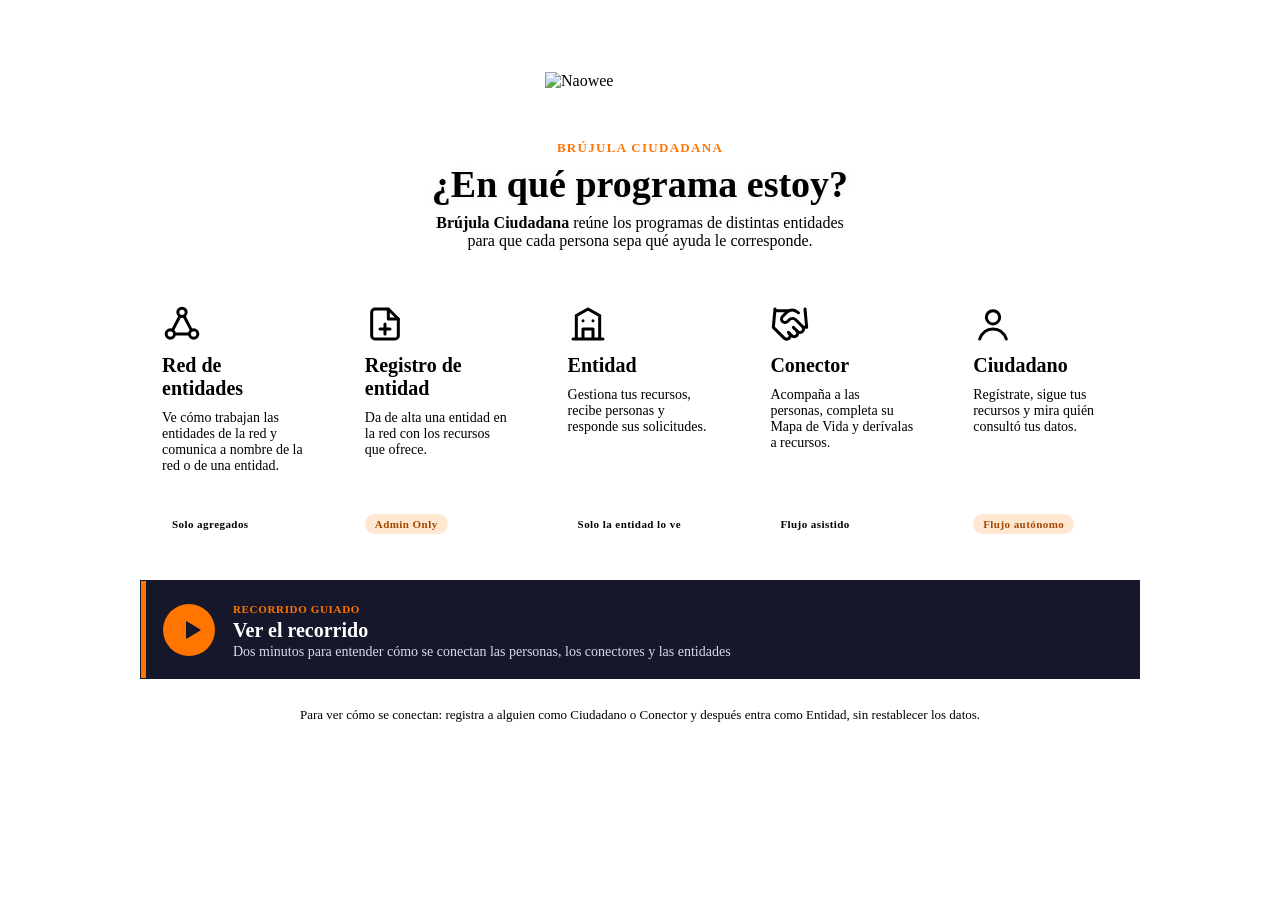
==== index.html @ 1c86f6f1 ":sparkles: Ola 5 · Red de entidades y entidad activa, con casos guiados La capa de arriba (spec 01):" ====
<!doctype html>
<html lang="es">
<head>
<meta charset="utf-8">
<meta name="viewport" content="width=device-width,initial-scale=1">
<title>Brújula Ciudadana · Concepto · Naowee</title>
<link rel="stylesheet" href="shared/base.css">
<style>
/* Fondo de la portada: la ilustración nace abajo y se desvanece hacia arriba hasta quedar transparente. */
body{position:relative;min-height:100vh}
body::before{content:"";position:absolute;inset:auto 0 0 0;height:min(55vh,520px);z-index:0;pointer-events:none;background:url(shared/img/fondo-personas.jpg) center bottom/cover no-repeat;opacity:.06;-webkit-mask-image:linear-gradient(to top,#000 0%,rgba(0,0,0,.75) 35%,transparent 100%);mask-image:linear-gradient(to top,#000 0%,rgba(0,0,0,.75) 35%,transparent 100%)}
main{position:relative;z-index:1;max-width:1000px;margin:0 auto;padding:clamp(24px,6vw,64px) 16px}
.marca{margin:0 0 6px;text-align:center;font-size:13px;font-weight:700;letter-spacing:.1em;text-transform:uppercase;color:#FF7500}
h1{text-align:center;font-size:clamp(26px,4vw,38px);margin:0 0 8px;text-shadow:0 0 14px #F4F4F9,0 0 6px #F4F4F9}
p.lead{text-align:center;color:var(--mut);margin:0 auto 32px;max-width:52ch;text-shadow:0 0 12px #F4F4F9,0 0 6px #F4F4F9}
.opts{display:grid;grid-template-columns:repeat(auto-fit,minmax(176px,1fr));gap:14px}
.opt{display:flex;flex-direction:column;gap:10px;padding:22px;border:1.5px solid var(--line);border-radius:var(--r);background:#fff;color:inherit;text-decoration:none;min-height:230px}
.opt:hover{border-color:var(--v);box-shadow:0 8px 28px rgba(74,42,128,.14)}
.opt svg{width:40px;height:40px;color:var(--v)}
.opt h2{margin:0;font-size:20px}
.opt p{margin:0;color:var(--mut);font-size:14px}
.opt ul{margin:0;padding-left:18px;color:var(--ink);font-size:13.5px}
.opt .tag{margin-top:auto;align-self:flex-start;font-size:11px;font-weight:700;letter-spacing:.04em;border-radius:999px;padding:4px 10px;background:var(--bg);color:var(--ink)}
.opt .tag.w{color:#A34700;background:#FFE8D2}
.tour{display:flex;align-items:center;gap:18px;margin:24px 0 14px;padding:18px 22px;border-radius:var(--r);background:#16172B;color:#fff;text-decoration:none;border:1.5px solid #16172B;position:relative;overflow:hidden}
.tour::before{content:"";position:absolute;left:0;top:0;bottom:0;width:5px;background:#FF7500}
.tour:hover{box-shadow:0 8px 28px rgba(22,23,43,.35);border-color:#FF7500}
.tour:focus-visible{outline:3px solid #FF7500;outline-offset:3px}
.tour .play{flex:none;width:52px;height:52px;border-radius:50%;background:#FF7500;color:#16172B;display:grid;place-items:center}
.tour .play svg{width:24px;height:24px;margin-left:3px}
.tour .txt{flex:1;min-width:0}
.tour .kick{display:inline-block;font-size:11px;font-weight:700;letter-spacing:.06em;text-transform:uppercase;color:#FF7500;margin-bottom:4px}
.tour h2{margin:0 0 2px;font-size:20px}
.tour p{margin:0;font-size:14px;color:#D9DAE8}
@media(max-width:520px){.tour{align-items:flex-start;padding:16px 16px 16px 20px;gap:14px}.tour .play{width:44px;height:44px}}
.pie{text-align:center;margin-top:28px;font-size:13px;color:var(--mut)}
</style>
</head>
<body>
<main>
  <img src="shared/logos/naowee.svg" alt="Naowee" width="190" height="36" style="display:block;margin:0 auto 32px">
  <p class="marca">Brújula Ciudadana</p>
  <h1>¿En qué programa estoy?</h1>
  <p class="lead"><b>Brújula Ciudadana</b> reúne los programas de distintas entidades para que cada persona sepa qué ayuda le corresponde.</p>
  <div class="opts">
    <a class="opt" href="demo/?app=red" id="rol-red">
      <svg viewBox="0 0 24 24" fill="none" stroke="currentColor" stroke-width="1.8" stroke-linecap="round" stroke-linejoin="round" aria-hidden="true"><circle cx="12" cy="5" r="2.5"/><circle cx="5" cy="18" r="2.5"/><circle cx="19" cy="18" r="2.5"/><path d="M10.8 7.2 6.3 15.8M13.2 7.2l4.5 8.6M7.5 18h9"/></svg>
      <h2>Red de entidades</h2>
      <p>Ve cómo trabajan las entidades de la red y comunica a nombre de la red o de una entidad.</p>
      <span class="tag">Solo agregados</span>
    </a>
    <a class="opt" href="demo/?app=alta-entidad" id="rol-alta">
      <svg viewBox="0 0 24 24" fill="none" stroke="currentColor" stroke-width="1.8" stroke-linecap="round" stroke-linejoin="round" aria-hidden="true"><path d="M14 3H6a2 2 0 0 0-2 2v14a2 2 0 0 0 2 2h12a2 2 0 0 0 2-2V9z"/><path d="M14 3v6h6M12 18v-6M9 15h6"/></svg>
      <h2>Registro de entidad</h2>
      <p>Da de alta una entidad en la red con los recursos que ofrece.</p>
      <span class="tag w">Admin Only</span>
    </a>
    <a class="opt" href="demo/?app=entidad" id="rol-entidad">
      <svg viewBox="0 0 24 24" fill="none" stroke="currentColor" stroke-width="1.8" stroke-linecap="round" stroke-linejoin="round" aria-hidden="true"><path d="M3 21h18M5 21V7l7-4 7 4v14M9 21v-6h6v6M9 10h.01M15 10h.01"/></svg>
      <h2>Entidad</h2>
      <p>Gestiona tus recursos, recibe personas y responde sus solicitudes.</p>
      <span class="tag">Solo la entidad lo ve</span>
    </a>
    <a class="opt" href="demo/?app=conector&sup=movil" id="rol-conector">
      <svg viewBox="0 0 24 24" fill="none" stroke="currentColor" stroke-width="1.8" stroke-linecap="round" stroke-linejoin="round" aria-hidden="true"><path d="m11 17 2 2a1 1 0 1 0 3-3"/><path d="m14 14 2.5 2.5a1 1 0 1 0 3-3l-3.9-3.9a3 3 0 0 0-4.2 0l-.9.9a1 1 0 1 1-3-3l2.8-2.8a5 5 0 0 1 6 0l.8.6"/><path d="m21 3 1 11h-2M3 3 2 14l6.5 6.5a1 1 0 1 0 3-3M3 4h8"/></svg>
      <h2>Conector</h2>
      <p>Acompaña a las personas, completa su Mapa de Vida y derívalas a recursos.</p>
      <span class="tag">Flujo asistido</span>
    </a>
    <a class="opt" href="demo/?app=ciudadano" id="rol-ciudadano">
      <svg viewBox="0 0 24 24" fill="none" stroke="currentColor" stroke-width="1.8" stroke-linecap="round" aria-hidden="true"><circle cx="12" cy="8" r="4"/><path d="M4 21c1.5-4 4.5-6 8-6s6.5 2 8 6"/></svg>
      <h2>Ciudadano</h2>
      <p>Regístrate, sigue tus recursos y mira quién consultó tus datos.</p>
      <span class="tag w">Flujo autónomo</span>
    </a>
  </div>
  <a class="tour" id="recorrido" href="tour/index.html">
    <span class="play"><svg viewBox="0 0 24 24" fill="currentColor" aria-hidden="true"><path d="M7 4.5v15a1 1 0 0 0 1.5.86l12.5-7.5a1 1 0 0 0 0-1.72L8.5 3.64A1 1 0 0 0 7 4.5z"/></svg></span>
    <span class="txt"><span class="kick">Recorrido guiado</span><h2>Ver el recorrido</h2><p>Dos minutos para entender cómo se conectan las personas, los conectores y las entidades</p></span>
  </a>
  <p class="pie">Para ver cómo se conectan: registra a alguien como Ciudadano o Conector y después entra como Entidad, sin restablecer los datos.</p>
</main>
</body>
</html>
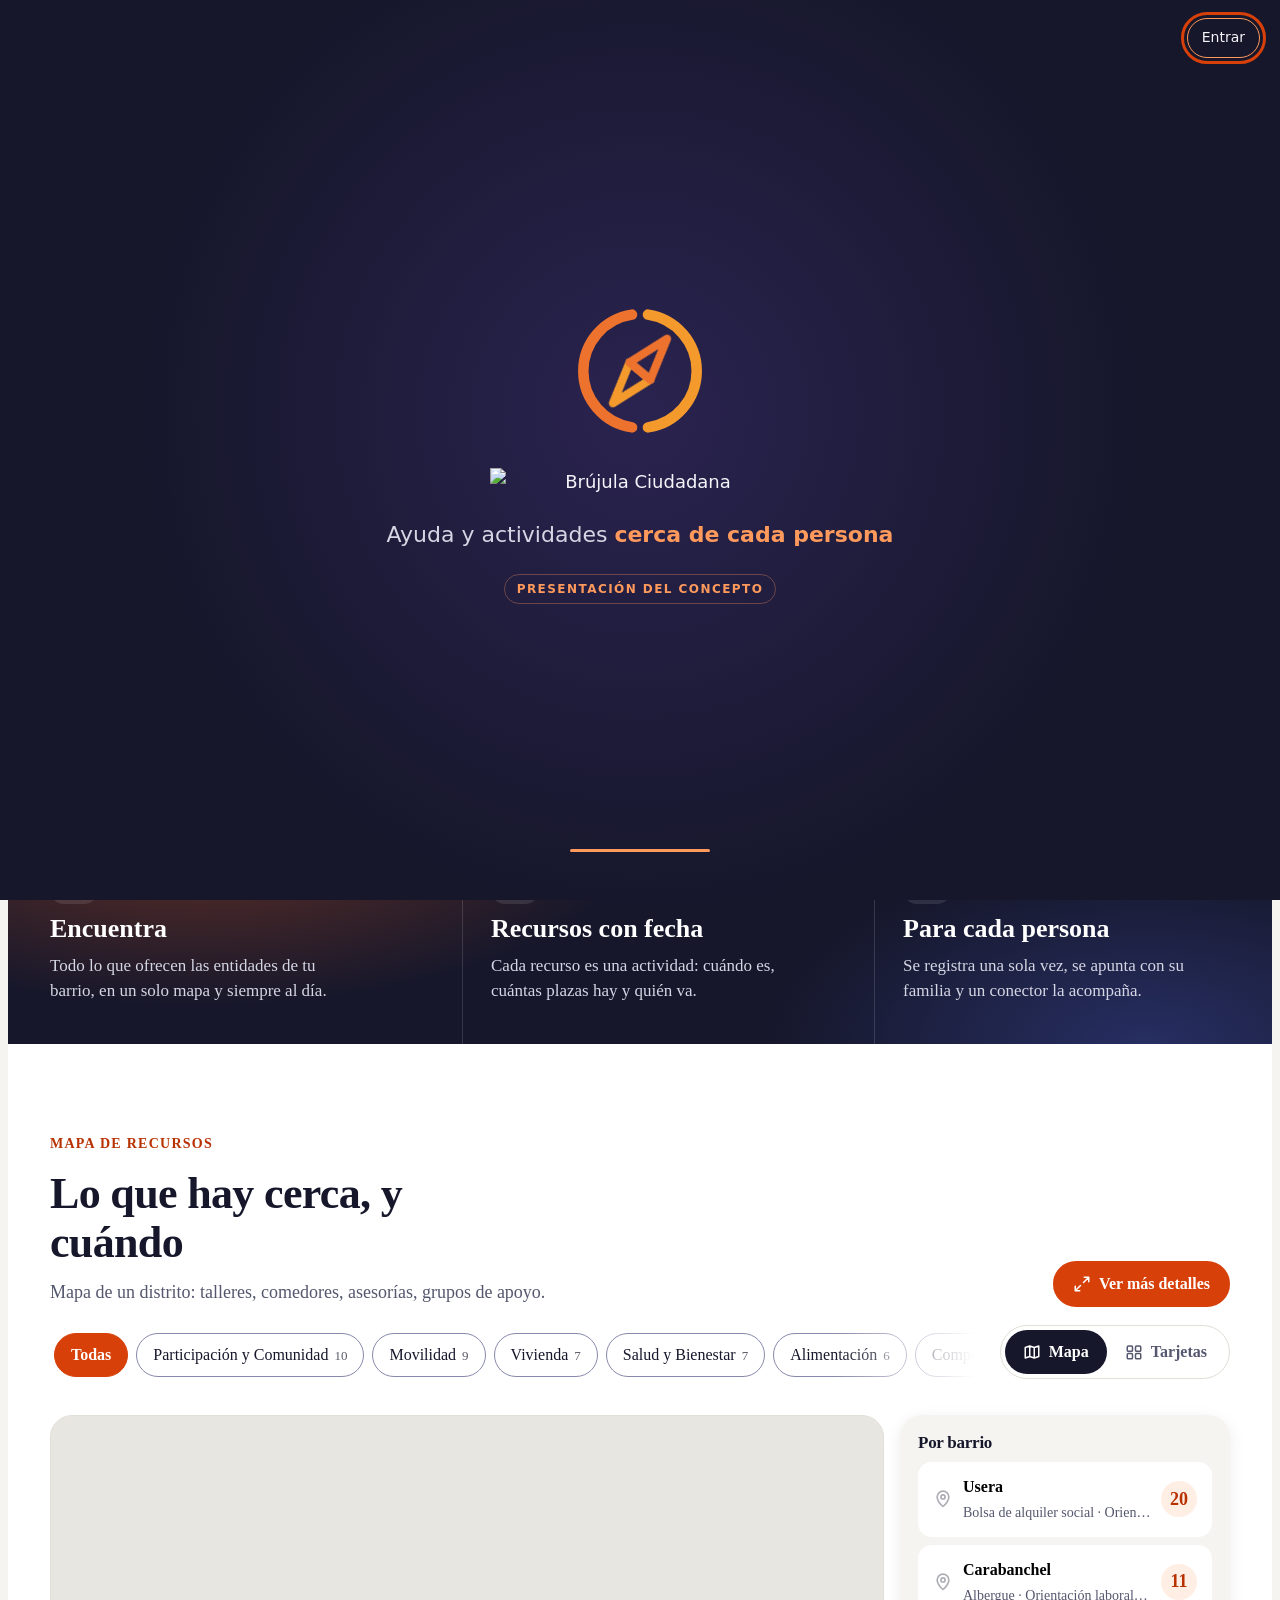
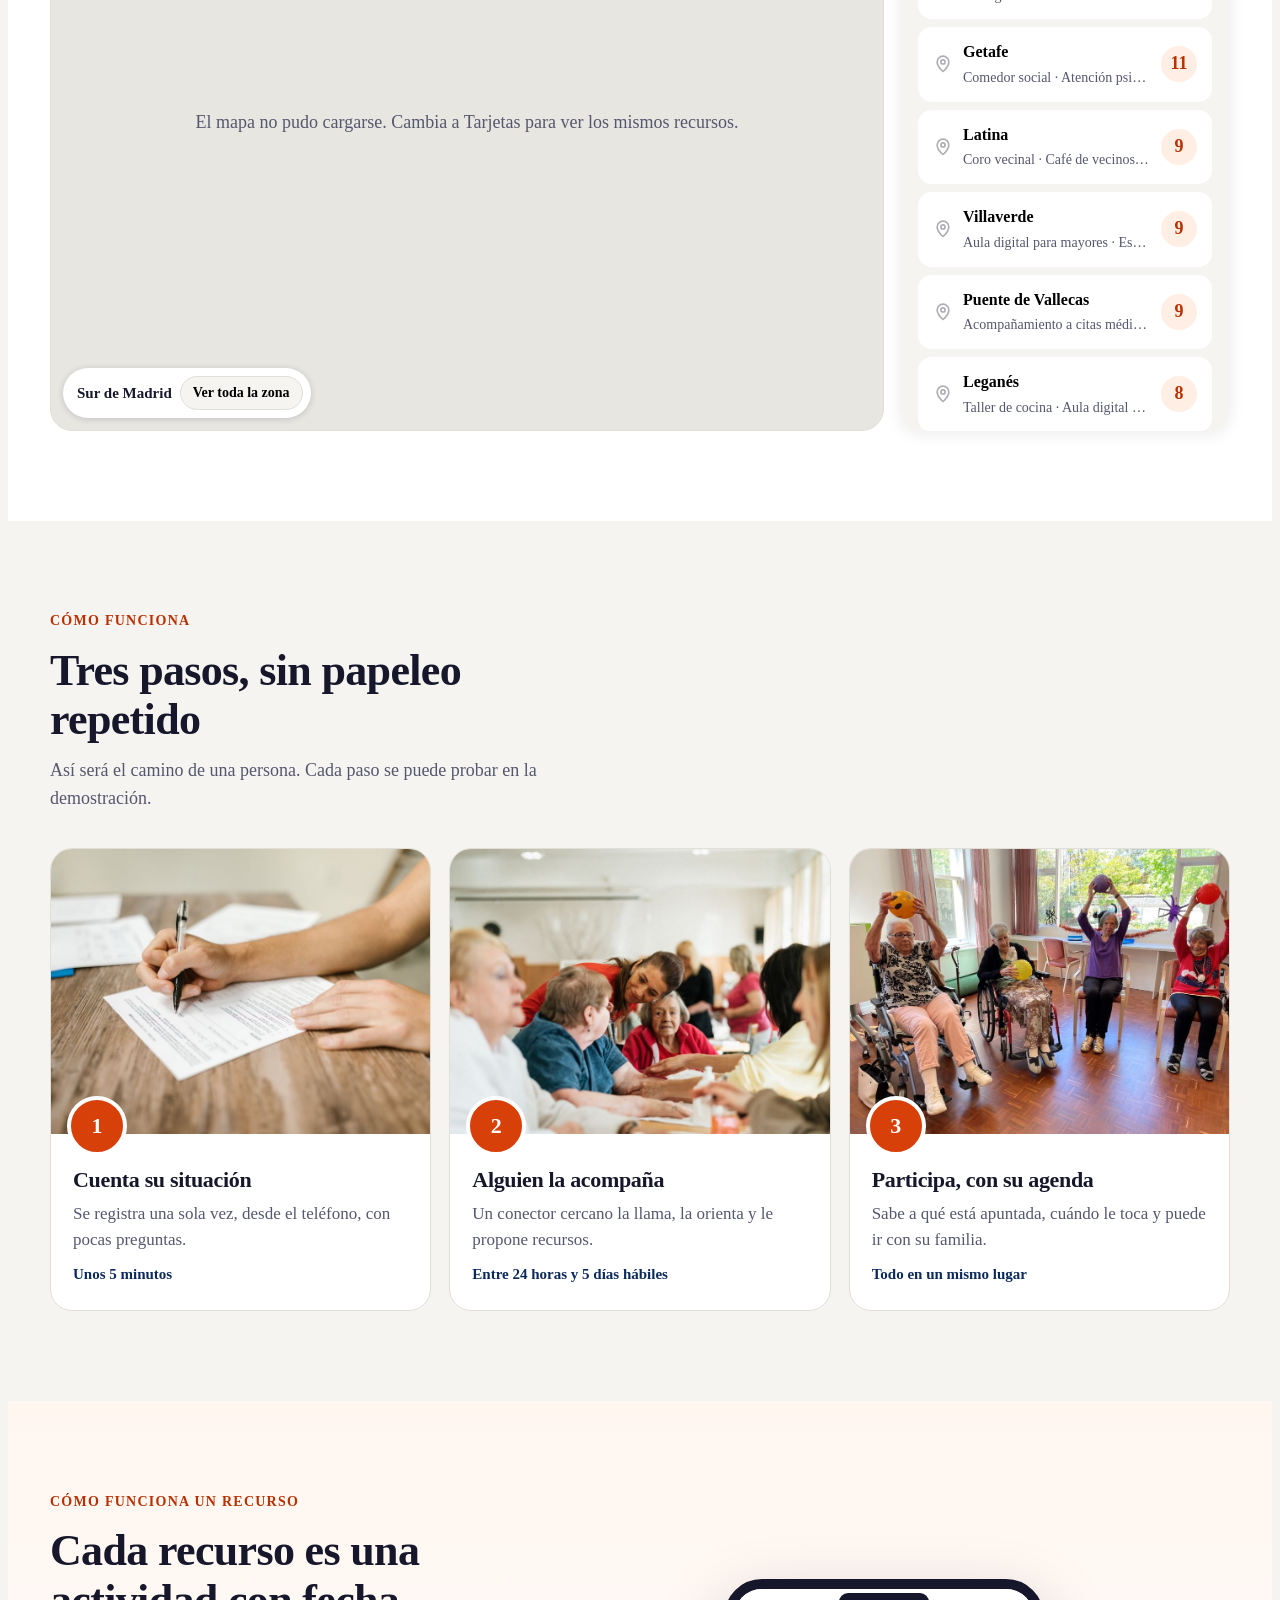
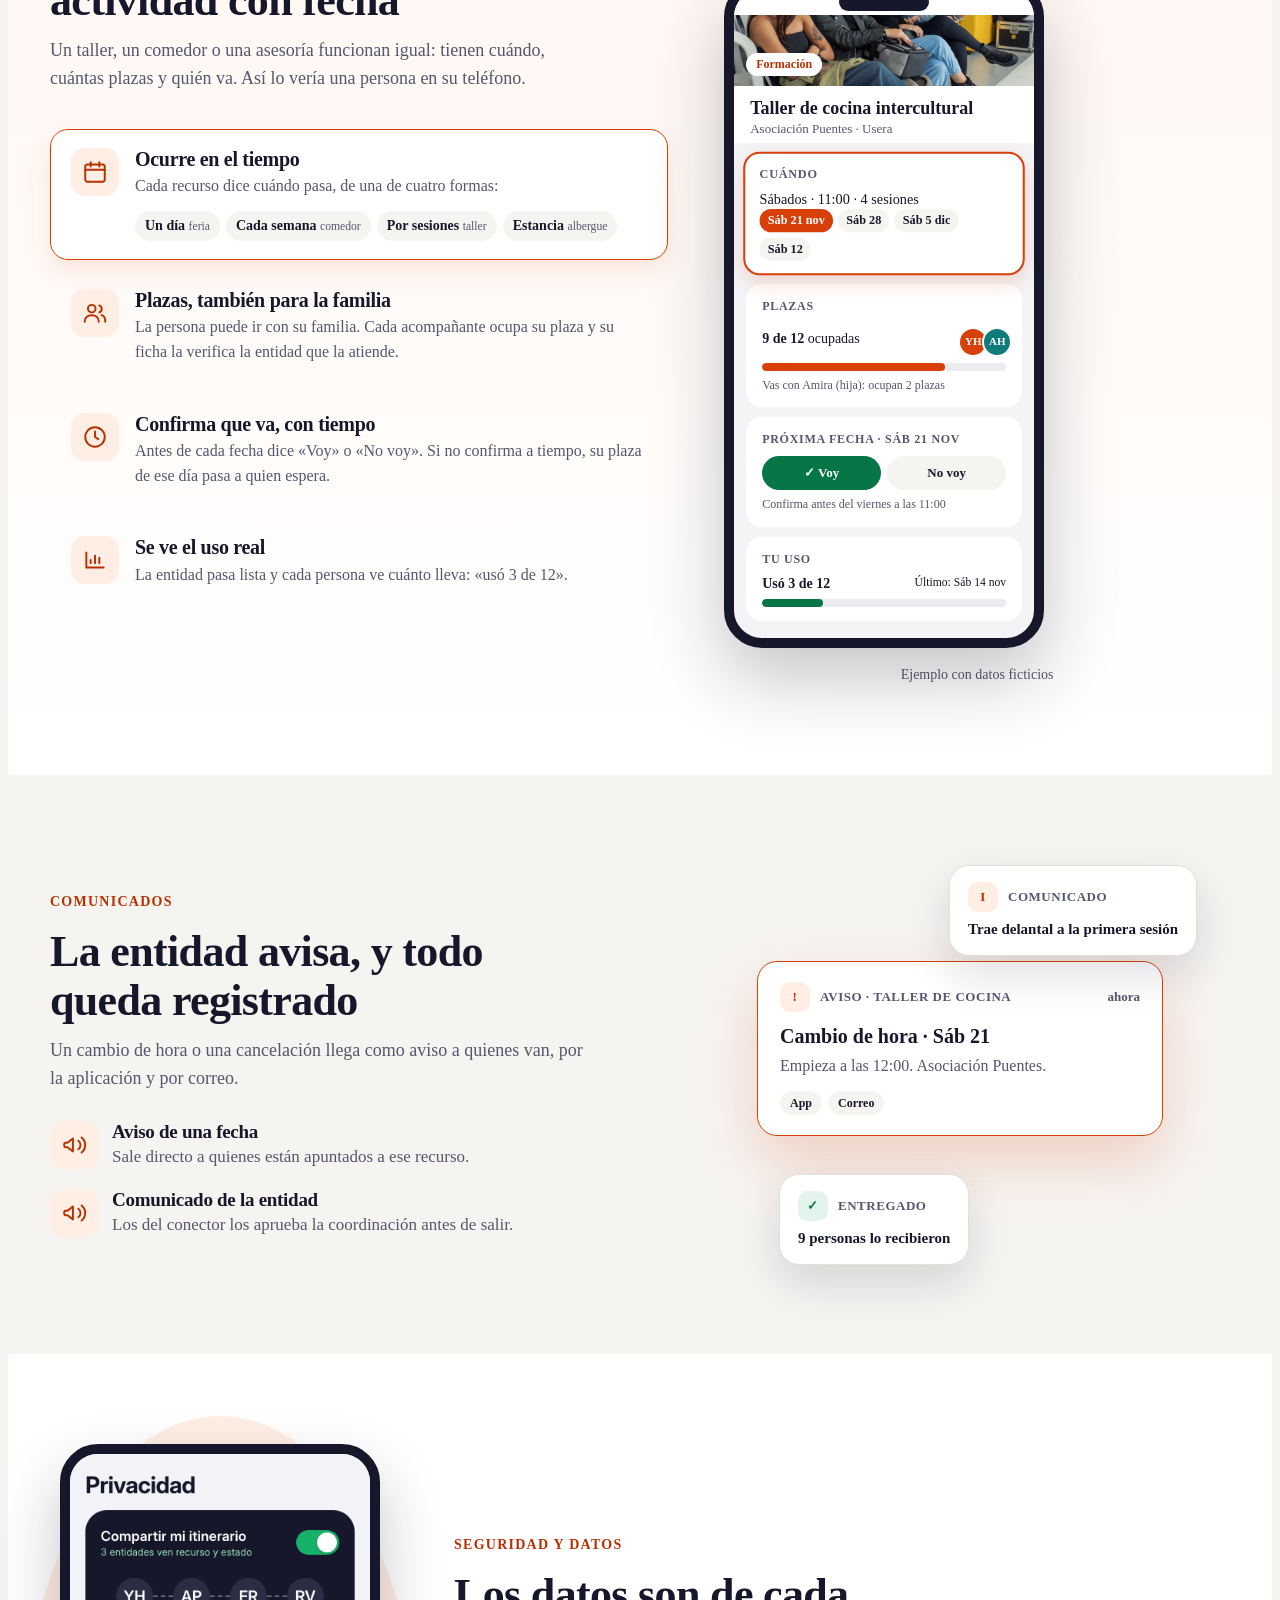
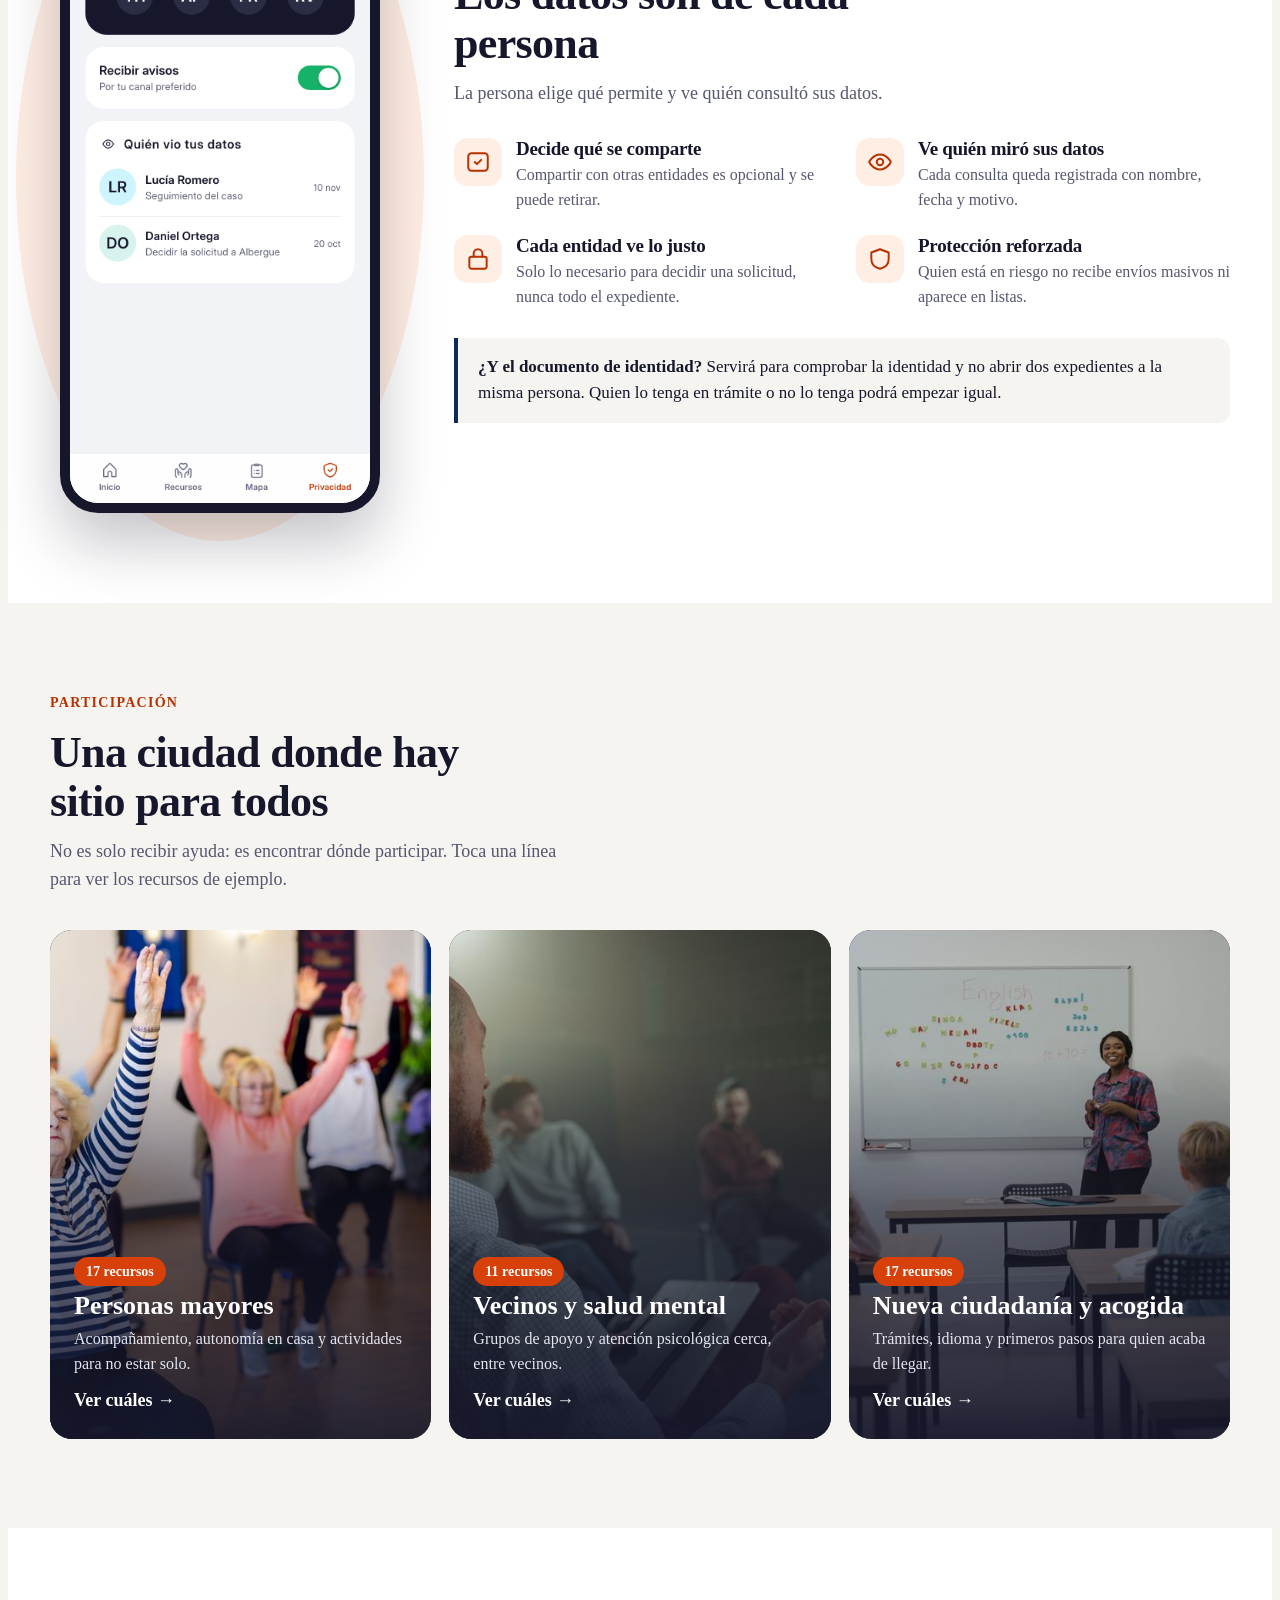
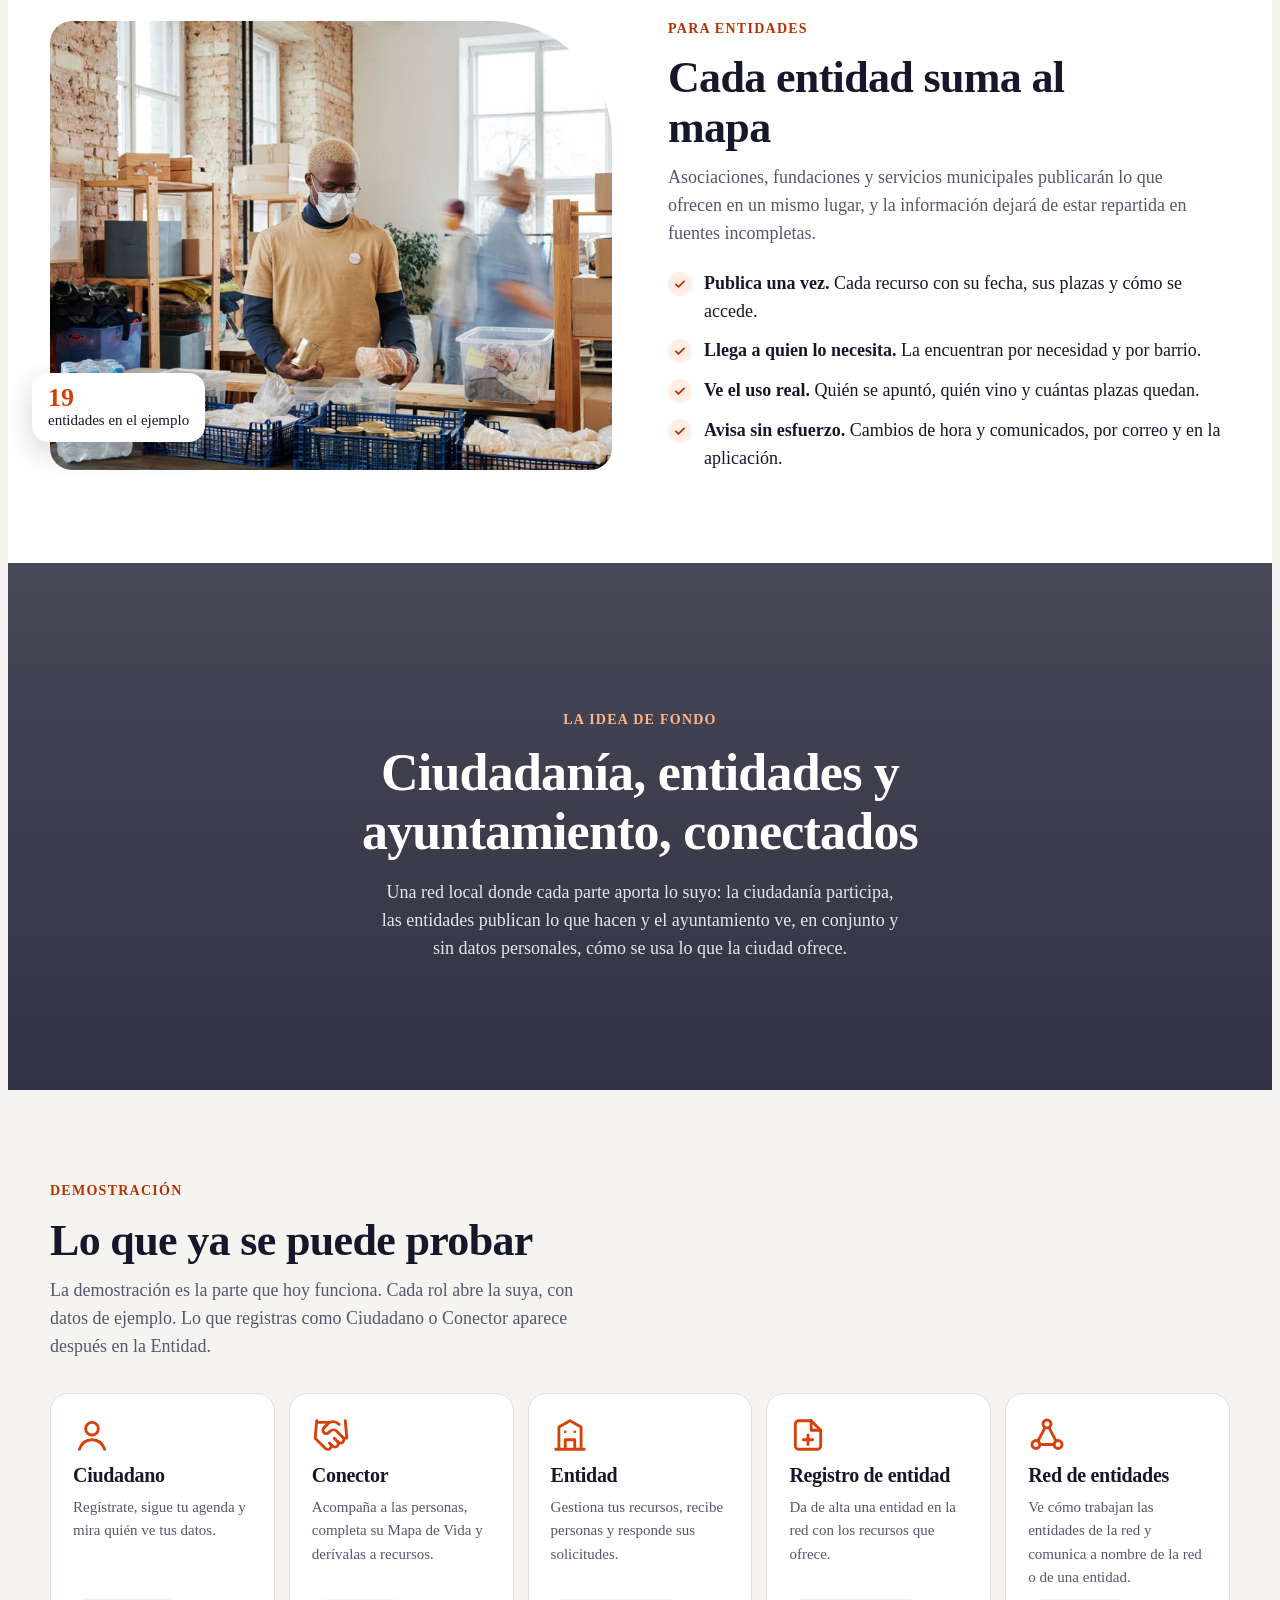
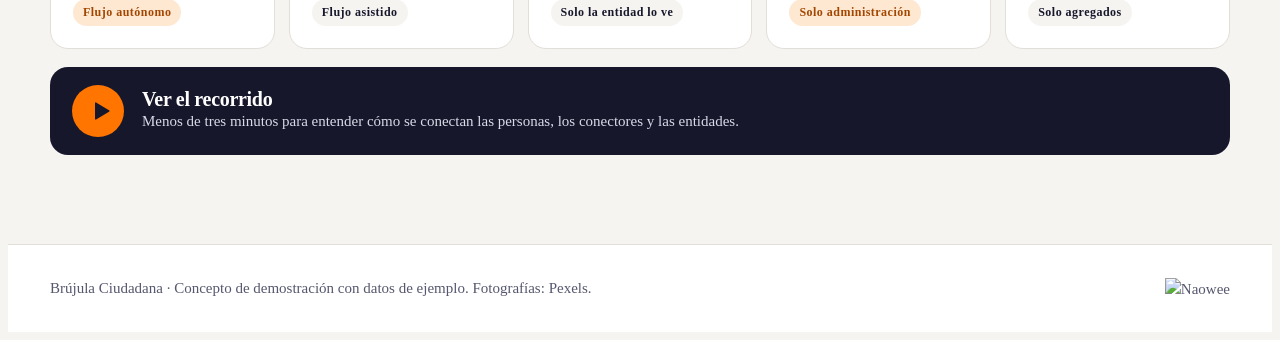
==== commit 9b020c99: ":sparkles: Landing: presentación con mapa, recursos, animaciones y splash La portada pasa a ser una " ====
--- a/index.html
+++ b/index.html
@@ -3,82 +3,306 @@
 <head>
 <meta charset="utf-8">
 <meta name="viewport" content="width=device-width,initial-scale=1">
-<title>Brújula Ciudadana · Concepto · Naowee</title>
+<title>Brújula Ciudadana · Ayuda y actividades cerca de ti</title>
+<meta name="description" content="Brújula Ciudadana reúne en un mapa los recursos y actividades de las entidades de tu ciudad, con tus datos bajo tu control.">
 <link rel="stylesheet" href="shared/base.css">
-<style>
-/* Fondo de la portada: la ilustración nace abajo y se desvanece hacia arriba hasta quedar transparente. */
-body{position:relative;min-height:100vh}
-body::before{content:"";position:absolute;inset:auto 0 0 0;height:min(55vh,520px);z-index:0;pointer-events:none;background:url(shared/img/fondo-personas.jpg) center bottom/cover no-repeat;opacity:.06;-webkit-mask-image:linear-gradient(to top,#000 0%,rgba(0,0,0,.75) 35%,transparent 100%);mask-image:linear-gradient(to top,#000 0%,rgba(0,0,0,.75) 35%,transparent 100%)}
-main{position:relative;z-index:1;max-width:1000px;margin:0 auto;padding:clamp(24px,6vw,64px) 16px}
-.marca{margin:0 0 6px;text-align:center;font-size:13px;font-weight:700;letter-spacing:.1em;text-transform:uppercase;color:#FF7500}
-h1{text-align:center;font-size:clamp(26px,4vw,38px);margin:0 0 8px;text-shadow:0 0 14px #F4F4F9,0 0 6px #F4F4F9}
-p.lead{text-align:center;color:var(--mut);margin:0 auto 32px;max-width:52ch;text-shadow:0 0 12px #F4F4F9,0 0 6px #F4F4F9}
-.opts{display:grid;grid-template-columns:repeat(auto-fit,minmax(176px,1fr));gap:14px}
-.opt{display:flex;flex-direction:column;gap:10px;padding:22px;border:1.5px solid var(--line);border-radius:var(--r);background:#fff;color:inherit;text-decoration:none;min-height:230px}
-.opt:hover{border-color:var(--v);box-shadow:0 8px 28px rgba(74,42,128,.14)}
-.opt svg{width:40px;height:40px;color:var(--v)}
-.opt h2{margin:0;font-size:20px}
-.opt p{margin:0;color:var(--mut);font-size:14px}
-.opt ul{margin:0;padding-left:18px;color:var(--ink);font-size:13.5px}
-.opt .tag{margin-top:auto;align-self:flex-start;font-size:11px;font-weight:700;letter-spacing:.04em;border-radius:999px;padding:4px 10px;background:var(--bg);color:var(--ink)}
-.opt .tag.w{color:#A34700;background:#FFE8D2}
-.tour{display:flex;align-items:center;gap:18px;margin:24px 0 14px;padding:18px 22px;border-radius:var(--r);background:#16172B;color:#fff;text-decoration:none;border:1.5px solid #16172B;position:relative;overflow:hidden}
-.tour::before{content:"";position:absolute;left:0;top:0;bottom:0;width:5px;background:#FF7500}
-.tour:hover{box-shadow:0 8px 28px rgba(22,23,43,.35);border-color:#FF7500}
-.tour:focus-visible{outline:3px solid #FF7500;outline-offset:3px}
-.tour .play{flex:none;width:52px;height:52px;border-radius:50%;background:#FF7500;color:#16172B;display:grid;place-items:center}
-.tour .play svg{width:24px;height:24px;margin-left:3px}
-.tour .txt{flex:1;min-width:0}
-.tour .kick{display:inline-block;font-size:11px;font-weight:700;letter-spacing:.06em;text-transform:uppercase;color:#FF7500;margin-bottom:4px}
-.tour h2{margin:0 0 2px;font-size:20px}
-.tour p{margin:0;font-size:14px;color:#D9DAE8}
-@media(max-width:520px){.tour{align-items:flex-start;padding:16px 16px 16px 20px;gap:14px}.tour .play{width:44px;height:44px}}
-.pie{text-align:center;margin-top:28px;font-size:13px;color:var(--mut)}
-</style>
+<link rel="stylesheet" href="shared/splash.css">
+<script src="shared/splash.js"></script>
+<link rel="stylesheet" href="https://cdnjs.cloudflare.com/ajax/libs/leaflet/1.9.4/leaflet.min.css">
+<link rel="stylesheet" href="https://cdnjs.cloudflare.com/ajax/libs/leaflet.markercluster/1.5.3/MarkerCluster.min.css">
+<link rel="stylesheet" href="shared/landing.css">
+<link rel="stylesheet" href="shared/landing-anim.css">
+<link rel="stylesheet" href="shared/landing-recurso.css">
 </head>
-<body>
-<main>
-  <img src="shared/logos/naowee.svg" alt="Naowee" width="190" height="36" style="display:block;margin:0 auto 32px">
-  <p class="marca">Brújula Ciudadana</p>
-  <h1>¿En qué programa estoy?</h1>
-  <p class="lead"><b>Brújula Ciudadana</b> reúne los programas de distintas entidades para que cada persona sepa qué ayuda le corresponde.</p>
-  <div class="opts">
-    <a class="opt" href="demo/?app=red" id="rol-red">
-      <svg viewBox="0 0 24 24" fill="none" stroke="currentColor" stroke-width="1.8" stroke-linecap="round" stroke-linejoin="round" aria-hidden="true"><circle cx="12" cy="5" r="2.5"/><circle cx="5" cy="18" r="2.5"/><circle cx="19" cy="18" r="2.5"/><path d="M10.8 7.2 6.3 15.8M13.2 7.2l4.5 8.6M7.5 18h9"/></svg>
-      <h2>Red de entidades</h2>
-      <p>Ve cómo trabajan las entidades de la red y comunica a nombre de la red o de una entidad.</p>
-      <span class="tag">Solo agregados</span>
+<body class="lp">
+<a class="lp-salto" href="#contenido">Saltar al contenido</a>
+
+<p class="lp-pres"><b>Presentación del concepto.</b> Todavía no está abierta al producción.</p>
+
+<header class="lp-top">
+  <div class="lp-w">
+    <a href="#inicio" aria-label="Brújula Ciudadana, inicio"><img src="shared/img/marca-brujula-horizontal.svg" alt="Brújula Ciudadana"></a>
+    <nav class="lp-nav" aria-label="Secciones">
+      <a href="#inicio">Inicio</a>
+      <a href="#como">Cómo funciona</a>
+      <a href="#seguridad">Seguridad</a>
+      <a href="#entidades">Entidades</a>
+      <a href="mapa.html">Recursos</a>
+    </nav>
+    <a class="lp-btn lp-btn--s" href="#demo">Ver la demo</a>
+    <a class="lp-btn lp-btn--s lp-btn--2 lp-btn--ico" href="tour/index.html" aria-label="Ver el recorrido guiado" title="Ver el recorrido guiado"><svg viewBox="0 0 24 24" fill="currentColor" aria-hidden="true"><path d="M8 5.5v13a1 1 0 0 0 1.5.86l10.5-6.5a1 1 0 0 0 0-1.72L9.5 4.64A1 1 0 0 0 8 5.5z"/></svg></a>
+  </div>
+</header>
+
+<main id="contenido">
+
+<!-- 1 · Inicio -->
+<section class="lp-hero" id="inicio">
+  <div class="lp-w">
+    <div>
+      <p class="lp-kick">Propuesta para tu ciudad</p>
+      <h1>Ayuda y actividades <span>cerca de cada persona</span></h1>
+      <p class="lp-lead">Brújula Ciudadana reunirá en un mapa los recursos de las entidades de cada barrio, siempre al día. La persona se registra una vez y alguien la acompaña.</p>
+      <div class="lp-cta">
+        <a class="lp-btn" href="mapa.html">Ver el mapa</a>
+      </div>
+      <ul class="lp-conf">
+        <li>Gratuito para la ciudadanía</li>
+        <li>Los datos, bajo control de cada persona</li>
+        <li>Con las entidades del barrio</li>
+      </ul>
+    </div>
+    <div class="lp-mos">
+      <img src="shared/img/landing/p33714873.jpg" alt="Vecinas conversando en un taller de barrio">
+      <img src="shared/img/landing/p6647016.jpg" alt="Un hombre entrega alimentos sonriendo">
+      <img src="shared/img/landing/p11674389.jpg" alt="Personas mayores en una clase de gimnasia">
+      <div class="lp-flot lp-flot--1"><i></i><span><b data-cifra="semana">–</b><br>actividades esta semana</span></div>
+      <div class="lp-flot lp-flot--2"><span><b data-cifra="entidades">–</b><br>entidades cerca</span></div>
+    </div>
+  </div>
+  <div class="lp-franja lp-franja--f">
+    <div class="lp-w" aria-label="Lo que ofrece Brújula Ciudadana">
+      <div><i class="lp-fi" aria-hidden="true"><svg viewBox="0 0 24 24" fill="none" stroke="currentColor" stroke-width="1.8" stroke-linecap="round" stroke-linejoin="round"><path d="M9 4 3 6v14l6-2 6 2 6-2V4l-6 2-6-2zM9 4v14M15 6v14"/></svg></i><b>Encuentra</b><span>Todo lo que ofrecen las entidades de tu barrio, en un solo mapa y siempre al día.</span></div>
+      <div><i class="lp-fi" aria-hidden="true"><svg viewBox="0 0 24 24" fill="none" stroke="currentColor" stroke-width="1.8" stroke-linecap="round" stroke-linejoin="round"><rect x="3" y="5" width="18" height="16" rx="3"/><path d="M3 10h18M8 3v4M16 3v4"/></svg></i><b>Recursos con fecha</b><span>Cada recurso es una actividad: cuándo es, cuántas plazas hay y quién va.</span></div>
+      <div><i class="lp-fi" aria-hidden="true"><svg viewBox="0 0 24 24" fill="none" stroke="currentColor" stroke-width="1.8" stroke-linecap="round" stroke-linejoin="round"><circle cx="9" cy="8" r="3.5"/><path d="M2.5 20c0-4 3-6 6.5-6s6.5 2 6.5 6M16 5a3.5 3.5 0 0 1 0 6.5M18 14c2.5.5 3.5 2.5 3.5 6"/></svg></i><b>Para cada persona</b><span>Se registra una sola vez, se apunta con su familia y un conector la acompaña.</span></div>
+    </div>
+  </div>
+</section>
+
+<!-- 2 · Mapa y tarjetas -->
+<section class="lp-sec lp-sec--b" id="mapa">
+  <div class="lp-w">
+    <div class="lp-mapa-h">
+      <div>
+        <p class="lp-kick">Mapa de recursos</p>
+        <h2>Lo que hay cerca, y cuándo</h2>
+        <p class="lp-sub">Mapa de un distrito: talleres, comedores, asesorías, grupos de apoyo.</p>
+      </div>
+      <a class="lp-btn lp-btn--s lp-ampliar" href="mapa.html" title="Abrir el mapa completo"><svg viewBox="0 0 24 24" fill="none" stroke="currentColor" stroke-width="2" stroke-linecap="round" stroke-linejoin="round" aria-hidden="true"><path d="M15 3h6v6M9 21H3v-6M21 3l-7 7M3 21l7-7"/></svg>Ver más detalles</a>
+    </div>
+    <div class="lp-chips-wrap">
+      <div class="lp-chips" id="mapa-chips" role="group" aria-label="Filtrar por necesidad"></div>
+    <div class="lp-conm" role="group" aria-label="Cómo verlo">
+      <button type="button" data-vista="mapa" aria-pressed="true"><svg viewBox="0 0 24 24" fill="none" stroke="currentColor" stroke-width="2" stroke-linecap="round" stroke-linejoin="round" aria-hidden="true"><path d="M9 4 3 6v14l6-2 6 2 6-2V4l-6 2-6-2zM9 4v14M15 6v14"/></svg>Mapa</button>
+      <button type="button" data-vista="tarjetas" aria-pressed="false"><svg viewBox="0 0 24 24" fill="none" stroke="currentColor" stroke-width="2" stroke-linecap="round" stroke-linejoin="round" aria-hidden="true"><rect x="3" y="4" width="7" height="7" rx="1.5"/><rect x="14" y="4" width="7" height="7" rx="1.5"/><rect x="3" y="14" width="7" height="7" rx="1.5"/><rect x="14" y="14" width="7" height="7" rx="1.5"/></svg>Tarjetas</button>
+    </div>
+    </div>
+
+    <div id="vista-mapa">
+      <div class="lp-mapa">
+        <div class="lp-lienzo">
+          <div id="mapa-lienzo" role="region" aria-label="Mapa de recursos del sur de Madrid. La vista de tarjetas muestra la misma información."></div>
+          <div class="lp-zona">Sur de Madrid <button type="button" id="mapa-todo">Ver toda la zona</button></div>
+          <p class="lp-aviso" id="mapa-aviso" hidden>Sin conexión no se ve el fondo del mapa. Los puntos y las tarjetas siguen disponibles.</p>
+        </div>
+        <aside class="lp-lista" id="mapa-lista" aria-label="Recursos por barrio"></aside>
+      </div>
+    </div>
+
+    <div id="vista-tarjetas" hidden>
+      <div class="lp-tarjetas" id="tarjetas"></div>
+      <div class="lp-vermas"><a class="lp-btn" href="mapa.html?vista=tarjetas">Ver más</a></div>
+    </div>
+  </div>
+</section>
+
+<!-- 3 · Cómo funciona -->
+<section class="lp-sec" id="como">
+  <div class="lp-w">
+    <p class="lp-kick">Cómo funciona</p>
+    <h2>Tres pasos, sin papeleo repetido</h2>
+    <p class="lp-sub">Así será el camino de una persona. Cada paso se puede probar en la demostración.</p>
+    <div class="lp-grid lp-g3">
+      <div class="lp-paso"><div class="lp-paso__f"><div class="lp-paso__i"><img src="shared/img/landing/p7821682.jpg" alt="" loading="lazy"></div><span>1</span></div><div class="lp-paso__b"><h3>Cuenta su situación</h3><p>Se registra una sola vez, desde el teléfono, con pocas preguntas.</p><small>Unos 5 minutos</small></div></div>
+      <div class="lp-paso"><div class="lp-paso__f"><div class="lp-paso__i"><img src="shared/img/landing/p18429308.jpg" alt="" loading="lazy"></div><span>2</span></div><div class="lp-paso__b"><h3>Alguien la acompaña</h3><p>Un conector cercano la llama, la orienta y le propone recursos.</p><small>Entre 24 horas y 5 días hábiles</small></div></div>
+      <div class="lp-paso"><div class="lp-paso__f"><div class="lp-paso__i"><img src="shared/img/landing/p12085633.jpg" alt="" loading="lazy"></div><span>3</span></div><div class="lp-paso__b"><h3>Participa, con su agenda</h3><p>Sabe a qué está apuntada, cuándo le toca y puede ir con su familia.</p><small>Todo en un mismo lugar</small></div></div>
+    </div>
+  </div>
+</section>
+
+<!-- 3b · Cómo funciona un recurso -->
+<section class="lp-sec lr" id="recursos">
+  <div class="lp-w">
+    <p class="lp-kick">Cómo funciona un recurso</p>
+    <h2>Cada recurso es una actividad con fecha</h2>
+    <p class="lp-sub">Un taller, un comedor o una asesoría funcionan igual: tienen cuándo, cuántas plazas y quién va. Así lo vería una persona en su teléfono.</p>
+    <div class="lr-grid">
+      <div>
+        <ol class="lr-pasos">
+          <li><button type="button" class="lr-paso" data-bl="cuando" aria-pressed="true"><span class="lp-ico"><svg viewBox="0 0 24 24" fill="none" stroke="currentColor" stroke-width="1.8" stroke-linecap="round" stroke-linejoin="round" aria-hidden="true"><rect x="3" y="5" width="18" height="16" rx="2"/><path d="M16 3v4M8 3v4M3 10h18"/></svg></span><h3>Ocurre en el tiempo</h3><p>Cada recurso dice cuándo pasa, de una de cuatro formas:</p><span class="lr-formas"><span>Un día <small>feria</small></span><span>Cada semana <small>comedor</small></span><span>Por sesiones <small>taller</small></span><span>Estancia <small>albergue</small></span></span></button></li>
+          <li><button type="button" class="lr-paso" data-bl="plazas" aria-pressed="false"><span class="lp-ico"><svg viewBox="0 0 24 24" fill="none" stroke="currentColor" stroke-width="1.8" stroke-linecap="round" stroke-linejoin="round" aria-hidden="true"><circle cx="9" cy="8" r="3.5"/><path d="M2.5 20c0-4 3-6 6.5-6s6.5 2 6.5 6M16 5a3.5 3.5 0 0 1 0 6.5M18 14c2.5.5 3.5 2.5 3.5 6"/></svg></span><h3>Plazas, también para la familia</h3><p>La persona puede ir con su familia. Cada acompañante ocupa su plaza y su ficha la verifica la entidad que la atiende.</p></button></li>
+          <li><button type="button" class="lr-paso" data-bl="voy" aria-pressed="false"><span class="lp-ico"><svg viewBox="0 0 24 24" fill="none" stroke="currentColor" stroke-width="1.8" stroke-linecap="round" stroke-linejoin="round" aria-hidden="true"><circle cx="12" cy="12" r="9"/><path d="M12 7v5l3 2"/></svg></span><h3>Confirma que va, con tiempo</h3><p>Antes de cada fecha dice «Voy» o «No voy». Si no confirma a tiempo, su plaza de ese día pasa a quien espera.</p></button></li>
+          <li><button type="button" class="lr-paso" data-bl="uso" aria-pressed="false"><span class="lp-ico"><svg viewBox="0 0 24 24" fill="none" stroke="currentColor" stroke-width="1.8" stroke-linecap="round" stroke-linejoin="round" aria-hidden="true"><path d="M4 19V5M4 19h16M8 15v-3M12 15V8M16 15v-5"/></svg></span><h3>Se ve el uso real</h3><p>La entidad pasa lista y cada persona ve cuánto lleva: «usó 3 de 12».</p></button></li>
+        </ol>
+      </div>
+      <div>
+        <div class="lr-tel" aria-label="Ejemplo de un recurso en el teléfono de una persona" role="img">
+          <div class="lr-tel__top"><i></i></div>
+          <div class="lr-pant" tabindex="0">
+            <div class="lr-foto"><img src="shared/img/landing/p33714886.jpg" alt=""><span>Formación</span></div>
+            <div class="lr-cab"><b>Taller de cocina intercultural</b><small>Asociación Puentes · Usera</small></div>
+            <div class="lr-bl" data-bl="cuando"><h4>Cuándo</h4><div class="lr-fil"><span>Sábados · 11:00 · 4 sesiones</span></div><div class="lr-chips"><em class="on">Sáb 21 nov</em><em>Sáb 28</em><em>Sáb 5 dic</em><em>Sáb 12</em></div></div>
+            <div class="lr-bl" data-bl="plazas"><h4>Plazas</h4><div class="lr-fil"><span><b>9 de 12</b> ocupadas</span><div class="lr-av"><span style="background:#D74009">YH</span><span style="background:#0E7C7B">AH</span></div></div><div class="lr-barra"><i style="width:75%"></i></div><small class="lr-plazo">Vas con Amira (hija): ocupan 2 plazas</small></div>
+            <div class="lr-bl" data-bl="voy"><h4>Próxima fecha · Sáb 21 nov</h4><div class="lr-voy"><b>✓ Voy</b><span>No voy</span></div><small class="lr-plazo">Confirma antes del viernes a las 11:00</small></div>
+            <div class="lr-bl" data-bl="uso"><h4>Tu uso</h4><div class="lr-fil"><span><b>Usó 3 de 12</b></span><small>Último: Sáb 14 nov</small></div><div class="lr-barra lr-barra--v"><i style="width:25%"></i></div></div>
+          </div>
+        </div>
+        <p class="lr-nota">Ejemplo con datos ficticios</p>
+      </div>
+    </div>
+  </div>
+</section>
+
+<!-- 3b · Comunicados -->
+<section class="lp-sec lc" id="comunicados">
+  <div class="lp-w lc-grid">
+    <div>
+      <p class="lp-kick">Comunicados</p>
+      <h2>La entidad avisa, y todo queda registrado</h2>
+      <p class="lp-sub">Un cambio de hora o una cancelación llega como aviso a quienes van, por la aplicación y por correo.</p>
+      <ul class="lc-lista">
+        <li><span class="lp-ico"><svg viewBox="0 0 24 24" fill="none" stroke="currentColor" stroke-width="1.8" stroke-linecap="round" stroke-linejoin="round" aria-hidden="true"><path d="M3 11v2a1 1 0 0 0 1 1h2l5 4V6L6 10H4a1 1 0 0 0-1 1zM16 8a5 5 0 0 1 0 8M19 5a9 9 0 0 1 0 14"/></svg></span><div><h3>Aviso de una fecha</h3><p>Sale directo a quienes están apuntados a ese recurso.</p></div></li>
+        <li><span class="lp-ico"><svg viewBox="0 0 24 24" fill="none" stroke="currentColor" stroke-width="1.8" stroke-linecap="round" stroke-linejoin="round" aria-hidden="true"><path d="M3 11v2a1 1 0 0 0 1 1h2l5 4V6L6 10H4a1 1 0 0 0-1 1zM16 8a5 5 0 0 1 0 8M19 5a9 9 0 0 1 0 14"/></svg></span><div><h3>Comunicado de la entidad</h3><p>Los del conector los aprueba la coordinación antes de salir.</p></div></li>
+      </ul>
+    </div>
+    <div class="lc-escena" role="img" aria-label="Ejemplo de un aviso principal y dos mensajes más llegando al teléfono de una persona">
+      <div class="lc-msg lc-msg--p">
+        <div class="lc-msg__h"><i>!</i><span>Aviso · Taller de cocina</span><em>ahora</em></div>
+        <b>Cambio de hora · Sáb 21</b>
+        <p>Empieza a las 12:00. Asociación Puentes.</p>
+        <div class="lc-canales"><span>App</span><span>Correo</span></div>
+      </div>
+      <div class="lc-msg lc-msg--f lc-msg--a">
+        <div class="lc-msg__h"><i>i</i><span>Comunicado</span></div>
+        <b>Trae delantal a la primera sesión</b>
+      </div>
+      <div class="lc-msg lc-msg--f lc-msg--b">
+        <div class="lc-msg__h"><i class="ok">✓</i><span>Entregado</span></div>
+        <b>9 personas lo recibieron</b>
+      </div>
+    </div>
+  </div>
+</section>
+
+<!-- 4 · Seguridad -->
+<section class="lp-sec lp-sec--b" id="seguridad">
+  <div class="lp-w lp-seg">
+    <div class="lp-tel"><img src="shared/img/landing/priv.png" alt="Pantalla de Privacidad de la aplicación: el interruptor para compartir el itinerario y la lista de quién vio tus datos" loading="lazy"></div>
+    <div>
+      <p class="lp-kick">Seguridad y datos</p>
+      <h2>Los datos son de cada persona</h2>
+      <p class="lp-sub">La persona elige qué permite y ve quién consultó sus datos.</p>
+      <div class="lp-gar">
+        <div><span class="lp-ico"><svg viewBox="0 0 24 24" fill="none" stroke="currentColor" stroke-width="1.8" stroke-linecap="round" stroke-linejoin="round" aria-hidden="true"><path d="M9 12l2 2 4-4"/><rect x="3" y="4" width="18" height="16" rx="3"/></svg></span><h3>Decide qué se comparte</h3><p>Compartir con otras entidades es opcional y se puede retirar.</p></div>
+        <div><span class="lp-ico"><svg viewBox="0 0 24 24" fill="none" stroke="currentColor" stroke-width="1.8" stroke-linecap="round" stroke-linejoin="round" aria-hidden="true"><path d="M2 12s3.5-7 10-7 10 7 10 7-3.5 7-10 7-10-7-10-7z"/><circle cx="12" cy="12" r="3"/></svg></span><h3>Ve quién miró sus datos</h3><p>Cada consulta queda registrada con nombre, fecha y motivo.</p></div>
+        <div><span class="lp-ico"><svg viewBox="0 0 24 24" fill="none" stroke="currentColor" stroke-width="1.8" stroke-linecap="round" stroke-linejoin="round" aria-hidden="true"><rect x="4" y="10" width="16" height="11" rx="2"/><path d="M8 10V7a4 4 0 0 1 8 0v3"/></svg></span><h3>Cada entidad ve lo justo</h3><p>Solo lo necesario para decidir una solicitud, nunca todo el expediente.</p></div>
+        <div><span class="lp-ico"><svg viewBox="0 0 24 24" fill="none" stroke="currentColor" stroke-width="1.8" stroke-linecap="round" stroke-linejoin="round" aria-hidden="true"><path d="M12 3l8 3v6c0 5-3.5 8-8 9-4.5-1-8-4-8-9V6z"/></svg></span><h3>Protección reforzada</h3><p>Quien está en riesgo no recibe envíos masivos ni aparece en listas.</p></div>
+      </div>
+      <p class="lp-dni"><b>¿Y el documento de identidad?</b> Servirá para comprobar la identidad y no abrir dos expedientes a la misma persona. Quien lo tenga en trámite o no lo tenga podrá empezar igual.</p>
+    </div>
+  </div>
+</section>
+
+<!-- 5 · Participación -->
+<section class="lp-sec" id="participacion">
+  <div class="lp-w">
+    <p class="lp-kick">Participación</p>
+    <h2>Una ciudad donde hay sitio para todos</h2>
+    <p class="lp-sub">No es solo recibir ayuda: es encontrar dónde participar. Toca una línea para ver los recursos de ejemplo.</p>
+    <div class="lp-grid lp-g3" id="lineas"></div>
+  </div>
+</section>
+
+<!-- 6 · Entidades -->
+<section class="lp-sec lp-sec--b" id="entidades">
+  <div class="lp-w lp-ent">
+    <div class="lp-ent__f">
+      <img src="shared/img/landing/p6995213.jpg" alt="Una persona prepara donaciones en el local de una entidad" loading="lazy">
+      <div class="lp-flot"><span><b data-cifra="entidades">–</b><br>entidades en el ejemplo</span></div>
+    </div>
+    <div>
+      <p class="lp-kick">Para entidades</p>
+      <h2>Cada entidad suma al mapa</h2>
+      <p class="lp-sub">Asociaciones, fundaciones y servicios municipales publicarán lo que ofrecen en un mismo lugar, y la información dejará de estar repartida en fuentes incompletas.</p>
+      <ul class="lp-lista-ok">
+        <li><span><b>Publica una vez.</b> Cada recurso con su fecha, sus plazas y cómo se accede.</span></li>
+        <li><span><b>Llega a quien lo necesita.</b> La encuentran por necesidad y por barrio.</span></li>
+        <li><span><b>Ve el uso real.</b> Quién se apuntó, quién vino y cuántas plazas quedan.</span></li>
+        <li><span><b>Avisa sin esfuerzo.</b> Cambios de hora y comunicados, por correo y en la aplicación.</span></li>
+      </ul>
+    </div>
+  </div>
+</section>
+
+<!-- 7 · Visión -->
+<section class="lp-vision" id="vision">
+  <div class="lp-w">
+    <p class="lp-kick">La idea de fondo</p>
+    <h2>Ciudadanía, entidades y ayuntamiento, conectados</h2>
+    <p>Una red local donde cada parte aporta lo suyo: la ciudadanía participa, las entidades publican lo que hacen y el ayuntamiento ve, en conjunto y sin datos personales, cómo se usa lo que la ciudad ofrece.</p>
+  </div>
+</section>
+
+<!-- 8 · Prueba la demo -->
+<section class="lp-sec" id="demo">
+  <div class="lp-w">
+    <p class="lp-kick">Demostración</p>
+    <h2>Lo que ya se puede probar</h2>
+    <p class="lp-sub">La demostración es la parte que hoy funciona. Cada rol abre la suya, con datos de ejemplo. Lo que registras como Ciudadano o Conector aparece después en la Entidad.</p>
+    <div class="lp-roles">
+      <a class="lp-rol" href="demo/?app=ciudadano" id="rol-ciudadano">
+        <svg viewBox="0 0 24 24" fill="none" stroke="currentColor" stroke-width="1.8" stroke-linecap="round" aria-hidden="true"><circle cx="12" cy="8" r="4"/><path d="M4 21c1.5-4 4.5-6 8-6s6.5 2 8 6"/></svg>
+        <h3>Ciudadano</h3>
+        <p>Regístrate, sigue tu agenda y mira quién ve tus datos.</p>
+        <span class="tag w">Flujo autónomo</span>
+      </a>
+      <a class="lp-rol" href="demo/?app=conector&sup=movil" id="rol-conector">
+        <svg viewBox="0 0 24 24" fill="none" stroke="currentColor" stroke-width="1.8" stroke-linecap="round" stroke-linejoin="round" aria-hidden="true"><path d="m11 17 2 2a1 1 0 1 0 3-3"/><path d="m14 14 2.5 2.5a1 1 0 1 0 3-3l-3.9-3.9a3 3 0 0 0-4.2 0l-.9.9a1 1 0 1 1-3-3l2.8-2.8a5 5 0 0 1 6 0l.8.6"/><path d="m21 3 1 11h-2M3 3 2 14l6.5 6.5a1 1 0 1 0 3-3M3 4h8"/></svg>
+        <h3>Conector</h3>
+        <p>Acompaña a las personas, completa su Mapa de Vida y derívalas a recursos.</p>
+        <span class="tag">Flujo asistido</span>
+      </a>
+      <a class="lp-rol" href="demo/?app=entidad" id="rol-entidad">
+        <svg viewBox="0 0 24 24" fill="none" stroke="currentColor" stroke-width="1.8" stroke-linecap="round" stroke-linejoin="round" aria-hidden="true"><path d="M3 21h18M5 21V7l7-4 7 4v14M9 21v-6h6v6M9 10h.01M15 10h.01"/></svg>
+        <h3>Entidad</h3>
+        <p>Gestiona tus recursos, recibe personas y responde sus solicitudes.</p>
+        <span class="tag">Solo la entidad lo ve</span>
+      </a>
+      <a class="lp-rol" href="demo/?app=alta-entidad" id="rol-alta">
+        <svg viewBox="0 0 24 24" fill="none" stroke="currentColor" stroke-width="1.8" stroke-linecap="round" stroke-linejoin="round" aria-hidden="true"><path d="M14 3H6a2 2 0 0 0-2 2v14a2 2 0 0 0 2 2h12a2 2 0 0 0 2-2V9z"/><path d="M14 3v6h6M12 18v-6M9 15h6"/></svg>
+        <h3>Registro de entidad</h3>
+        <p>Da de alta una entidad en la red con los recursos que ofrece.</p>
+        <span class="tag w">Solo administración</span>
+      </a>
+      <a class="lp-rol" href="demo/?app=red" id="rol-red">
+        <svg viewBox="0 0 24 24" fill="none" stroke="currentColor" stroke-width="1.8" stroke-linecap="round" stroke-linejoin="round" aria-hidden="true"><circle cx="12" cy="5" r="2.5"/><circle cx="5" cy="18" r="2.5"/><circle cx="19" cy="18" r="2.5"/><path d="M10.8 7.2 6.3 15.8M13.2 7.2l4.5 8.6M7.5 18h9"/></svg>
+        <h3>Red de entidades</h3>
+        <p>Ve cómo trabajan las entidades de la red y comunica a nombre de la red o de una entidad.</p>
+        <span class="tag">Solo agregados</span>
+      </a>
+    </div>
+    <a class="lp-tour" id="recorrido" href="tour/index.html">
+      <span class="play"><svg viewBox="0 0 24 24" fill="currentColor" aria-hidden="true"><path d="M7 4.5v15a1 1 0 0 0 1.5.86l12.5-7.5a1 1 0 0 0 0-1.72L8.5 3.64A1 1 0 0 0 7 4.5z"/></svg></span>
+      <span><h3>Ver el recorrido</h3><p>Menos de tres minutos para entender cómo se conectan las personas, los conectores y las entidades.</p></span>
     </a>
-    <a class="opt" href="demo/?app=alta-entidad" id="rol-alta">
-      <svg viewBox="0 0 24 24" fill="none" stroke="currentColor" stroke-width="1.8" stroke-linecap="round" stroke-linejoin="round" aria-hidden="true"><path d="M14 3H6a2 2 0 0 0-2 2v14a2 2 0 0 0 2 2h12a2 2 0 0 0 2-2V9z"/><path d="M14 3v6h6M12 18v-6M9 15h6"/></svg>
-      <h2>Registro de entidad</h2>
-      <p>Da de alta una entidad en la red con los recursos que ofrece.</p>
-      <span class="tag w">Admin Only</span>
-    </a>
-    <a class="opt" href="demo/?app=entidad" id="rol-entidad">
-      <svg viewBox="0 0 24 24" fill="none" stroke="currentColor" stroke-width="1.8" stroke-linecap="round" stroke-linejoin="round" aria-hidden="true"><path d="M3 21h18M5 21V7l7-4 7 4v14M9 21v-6h6v6M9 10h.01M15 10h.01"/></svg>
-      <h2>Entidad</h2>
-      <p>Gestiona tus recursos, recibe personas y responde sus solicitudes.</p>
-      <span class="tag">Solo la entidad lo ve</span>
-    </a>
-    <a class="opt" href="demo/?app=conector&sup=movil" id="rol-conector">
-      <svg viewBox="0 0 24 24" fill="none" stroke="currentColor" stroke-width="1.8" stroke-linecap="round" stroke-linejoin="round" aria-hidden="true"><path d="m11 17 2 2a1 1 0 1 0 3-3"/><path d="m14 14 2.5 2.5a1 1 0 1 0 3-3l-3.9-3.9a3 3 0 0 0-4.2 0l-.9.9a1 1 0 1 1-3-3l2.8-2.8a5 5 0 0 1 6 0l.8.6"/><path d="m21 3 1 11h-2M3 3 2 14l6.5 6.5a1 1 0 1 0 3-3M3 4h8"/></svg>
-      <h2>Conector</h2>
-      <p>Acompaña a las personas, completa su Mapa de Vida y derívalas a recursos.</p>
-      <span class="tag">Flujo asistido</span>
-    </a>
-    <a class="opt" href="demo/?app=ciudadano" id="rol-ciudadano">
-      <svg viewBox="0 0 24 24" fill="none" stroke="currentColor" stroke-width="1.8" stroke-linecap="round" aria-hidden="true"><circle cx="12" cy="8" r="4"/><path d="M4 21c1.5-4 4.5-6 8-6s6.5 2 8 6"/></svg>
-      <h2>Ciudadano</h2>
-      <p>Regístrate, sigue tus recursos y mira quién consultó tus datos.</p>
-      <span class="tag w">Flujo autónomo</span>
-    </a>
-  </div>
-  <a class="tour" id="recorrido" href="tour/index.html">
-    <span class="play"><svg viewBox="0 0 24 24" fill="currentColor" aria-hidden="true"><path d="M7 4.5v15a1 1 0 0 0 1.5.86l12.5-7.5a1 1 0 0 0 0-1.72L8.5 3.64A1 1 0 0 0 7 4.5z"/></svg></span>
-    <span class="txt"><span class="kick">Recorrido guiado</span><h2>Ver el recorrido</h2><p>Dos minutos para entender cómo se conectan las personas, los conectores y las entidades</p></span>
-  </a>
-  <p class="pie">Para ver cómo se conectan: registra a alguien como Ciudadano o Conector y después entra como Entidad, sin restablecer los datos.</p>
+  </div>
+</section>
+
 </main>
+
+<footer class="lp-pie">
+  <div class="lp-w">
+    <span>Brújula Ciudadana · Concepto de demostración con datos de ejemplo. Fotografías: Pexels.</span>
+    <img src="shared/logos/naowee.svg" alt="Naowee">
+  </div>
+</footer>
+
+<script src="https://cdnjs.cloudflare.com/ajax/libs/leaflet/1.9.4/leaflet.min.js"></script>
+<script src="https://cdnjs.cloudflare.com/ajax/libs/leaflet.markercluster/1.5.3/leaflet.markercluster.min.js"></script>
+<script src="app/brujula/datos.js"></script>
+<script src="shared/mapa-ejemplo.js"></script>
+<script src="shared/landing.js"></script>
+<script src="shared/landing-recurso.js"></script>
+<script src="shared/landing-anim.js"></script>
 </body>
 </html>
--- a/shared/splash.css
+++ b/shared/splash.css
@@ -0,0 +1,52 @@
+/* Splash de entrada de la landing: se muestra siempre al cargar y se va solo (o con un toque).
+   html.sp-on lo pone splash.js desde el <head> para que la página no asome antes. */
+html.sp-on{overflow:hidden}
+html.sp-on::before{content:"";position:fixed;inset:0;z-index:9998;background:#16172B}
+.sp{position:fixed;inset:0;z-index:9999;display:grid;place-items:center;background:radial-gradient(circle at 50% 46%,#2A2350 0,#16172B 62%);color:#F4F4F9;cursor:pointer;overflow:hidden;font-family:"Google Sans",system-ui,sans-serif}
+.sp-in{display:flex;flex-direction:column;align-items:center;gap:22px;text-align:center;padding:24px}
+
+/* Ondas que salen de la brújula */
+.sp-ondas{position:absolute;left:50%;top:50%;width:0;height:0}
+.sp-ondas i{position:absolute;left:-90px;top:-150px;width:180px;height:180px;border-radius:50%;border:2px solid #F49A2D;opacity:0;animation:sp-onda 2.4s ease-out infinite}
+.sp-ondas i:nth-child(2){animation-delay:.8s}.sp-ondas i:nth-child(3){animation-delay:1.6s}
+
+/* Brújula: los arcos se dibujan y la aguja gira hasta su norte */
+.sp-marca{width:150px;height:150px;overflow:visible}
+.sp-arco{stroke-dasharray:240;stroke-dashoffset:240;animation:sp-traza .9s cubic-bezier(.6,.1,.2,1) forwards}
+.sp-arco--2{animation-delay:.18s}
+.sp-aguja{transform-origin:100px 100px;transform:rotate(-320deg) scale(.4);opacity:0;animation:sp-aguja 1.3s cubic-bezier(.2,.9,.3,1.25) .45s forwards}
+.sp-palabra{width:min(300px,64vw);height:auto;opacity:0;transform:translateY(16px);animation:sp-sube .7s cubic-bezier(.2,.7,.2,1) 1.05s forwards}
+.sp-lema{margin:0;font-size:clamp(17px,2.2vw,22px);color:#D5D6E4;opacity:0;transform:translateY(12px);animation:sp-sube .7s cubic-bezier(.2,.7,.2,1) 1.35s forwards}
+.sp-lema b{color:#FF9A5C;font-weight:600}
+.sp-pres{font-size:12px;font-weight:700;letter-spacing:.12em;text-transform:uppercase;color:#FF9A5C;border:1px solid #FF9A5C55;border-radius:999px;padding:5px 12px;opacity:0;animation:sp-fade .6s ease 1.6s forwards}
+.sp-barra{position:absolute;left:50%;bottom:48px;width:140px;height:3px;margin-left:-70px;border-radius:3px;background:#ffffff1f;overflow:hidden}
+.sp-barra i{display:block;height:100%;width:0;background:#FF9A5C;animation:sp-llena var(--sp-dur,3s) linear forwards}
+.sp-saltar{position:absolute;right:20px;top:18px;background:none;border:1px solid #ffffff33;border-radius:999px;color:#F4F4F9;font:inherit;font-size:14px;padding:8px 14px;cursor:pointer;opacity:.75}
+.sp-saltar:hover,.sp-saltar:focus-visible{opacity:1;border-color:#FF9A5C;outline:none}
+
+/* Salida: la brújula se acerca y todo se desvanece hacia la página */
+.sp.sp-fuera{animation:sp-sale .7s cubic-bezier(.6,0,.3,1) forwards;pointer-events:none}
+.sp.sp-fuera .sp-in{animation:sp-zoom .7s cubic-bezier(.6,0,.3,1) forwards}
+
+@keyframes sp-traza{to{stroke-dashoffset:0}}
+@keyframes sp-aguja{0%{opacity:0;transform:rotate(-320deg) scale(.4)}35%{opacity:1}80%{transform:rotate(12deg) scale(1.04)}100%{opacity:1;transform:rotate(0) scale(1)}}
+@keyframes sp-sube{to{opacity:1;transform:none}}
+@keyframes sp-fade{to{opacity:1}}
+@keyframes sp-llena{to{width:100%}}
+@keyframes sp-onda{0%{opacity:0;transform:scale(.6)}20%{opacity:.5}100%{opacity:0;transform:scale(2.6)}}
+@keyframes sp-sale{to{opacity:0;visibility:hidden}}
+@keyframes sp-zoom{to{transform:scale(1.12);filter:blur(2px)}}
+
+@media(prefers-reduced-motion:reduce){
+  .sp *,.sp{animation-duration:1ms!important;animation-delay:0s!important;animation-iteration-count:1!important}
+  .sp-ondas{display:none}
+}
+/* La entrada de la portada espera a que se vaya el splash. */
+html.sp-on .lp-hero *{animation-play-state:paused!important}
+/* Versión rápida (recorrido): la misma secuencia en la mitad de tiempo. */
+html.sp-rapido .sp-arco{animation-duration:.55s}
+html.sp-rapido .sp-arco--2{animation-delay:.1s}
+html.sp-rapido .sp-aguja{animation-duration:.8s;animation-delay:.2s}
+html.sp-rapido .sp-palabra{animation-delay:.5s}
+html.sp-rapido .sp-lema{animation-delay:.65s}
+html.sp-rapido .sp-pres{animation-delay:.8s}
--- a/shared/landing.css
+++ b/shared/landing.css
@@ -0,0 +1,243 @@
+/* Landing de Brújula Ciudadana. Gráfica y de lectura fácil: fotos reales, letra base de 18px, contraste AA. */
+:root{--lp-ink:#16172B;--lp-mut:#55576E;--lp-bg:#F6F4F1;--lp-sup:#fff;--lp-line:#E2DED8;--lp-acc:#D74009;--lp-acc-h:#B83100;--lp-acc-s:#FFEEE3;--lp-azul:#0B2A5B;--lp-ok:#067647;--lp-r:22px}
+html{scroll-behavior:smooth}
+body.lp{font-size:18px;line-height:1.55;color:var(--lp-ink);background:var(--lp-bg)}
+.lp :focus-visible{outline:3px solid var(--lp-acc);outline-offset:3px}
+.lp h1,.lp h2,.lp h3{line-height:1.12;margin:0;letter-spacing:-.015em}
+.lp p{margin:0}
+.lp img{max-width:100%}
+.lp-w{max-width:1180px;margin:0 auto;padding:0 20px}
+.lp section{scroll-margin-top:84px}
+.lp-salto{position:absolute;left:-999px}.lp-salto:focus{left:12px;top:12px;z-index:2000;background:#fff;padding:10px 14px;border-radius:10px}
+
+/* Cabecera */
+.lp-top{position:sticky;top:0;z-index:1000;background:rgba(255,255,255,.94);backdrop-filter:saturate(1.4) blur(10px);border-bottom:1px solid var(--lp-line)}
+.lp-top .lp-w{display:flex;align-items:center;gap:20px;min-height:68px}
+.lp-top img{height:38px;width:auto;display:block}
+.lp-nav{display:flex;gap:4px;margin-left:auto}
+.lp-nav a{padding:10px 12px;border-radius:10px;color:var(--lp-ink);text-decoration:none;font-size:16px;font-weight:500}
+.lp-nav a:hover{background:var(--lp-bg)}
+@media(min-width:901px){.lp-nav a:last-child,.lp-top .lp-w>.lp-btn{position:relative}.lp-nav a:last-child{margin-left:10px}.lp-nav a:last-child::before,.lp-top .lp-w>.lp-btn::before{content:"";position:absolute;left:-8px;top:50%;height:24px;width:1px;transform:translateY(-50%);background:var(--lp-line)}.lp-top .lp-w>.lp-btn::before{left:-12px}}
+.lp-btn{display:inline-flex;align-items:center;justify-content:center;gap:8px;min-height:52px;padding:0 26px;border-radius:999px;border:2px solid var(--lp-acc);background:var(--lp-acc);color:#fff;font:inherit;font-weight:600;text-decoration:none;cursor:pointer}
+.lp-btn:hover{background:var(--lp-acc-h);border-color:var(--lp-acc-h)}
+.lp-btn--2{background:#fff;color:var(--lp-ink);border-color:var(--lp-ink)}
+.lp-btn--2:hover{background:var(--lp-ink);border-color:var(--lp-ink);color:#fff}
+.lp-btn--s{min-height:42px;padding:0 18px;font-size:16px}
+.lp-enlace{background:none;border:0;padding:0;font:inherit;font-weight:600;color:var(--lp-acc-h);cursor:pointer;text-decoration:none;text-align:left}
+.lp-enlace:hover{text-decoration:underline}
+.lp-kick{font-size:14px;font-weight:700;letter-spacing:.09em;text-transform:uppercase;color:var(--lp-acc-h);margin-bottom:14px!important}
+
+/* Inicio: texto y mosaico de fotos */
+.lp-hero{padding:clamp(36px,6vw,72px) 0 0;background:#fff;overflow:hidden}
+.lp-hero .lp-w{display:grid;grid-template-columns:minmax(0,1fr) minmax(0,1fr);gap:56px;align-items:center}
+.lp-hero h1{font-size:clamp(36px,5vw,62px)}
+.lp-hero h1 span{color:var(--lp-acc)}
+.lp-lead{font-size:clamp(19px,2vw,22px);color:var(--lp-mut);margin-top:18px!important;max-width:36ch}
+.lp-cta{display:flex;flex-wrap:wrap;gap:12px;margin-top:28px}
+.lp-conf{display:flex;flex-wrap:wrap;gap:8px 20px;margin:22px 0 0;font-size:16px;color:var(--lp-mut);list-style:none;padding:0}
+.lp-conf li{display:flex;align-items:center;gap:8px}
+.lp-conf li::before{content:"";width:18px;height:18px;border-radius:50%;background:var(--lp-ok) url("data:image/svg+xml,%3Csvg xmlns='http://www.w3.org/2000/svg' viewBox='0 0 24 24' fill='none' stroke='%23fff' stroke-width='3.5' stroke-linecap='round' stroke-linejoin='round'%3E%3Cpath d='M5 12.5l4.5 4.5L19 7.5'/%3E%3C/svg%3E") center/12px no-repeat;flex:none}
+.lp-mos{position:relative;display:grid;grid-template-columns:1.25fr 1fr;grid-template-rows:230px 230px;gap:14px}
+.lp-mos img{width:100%;height:100%;object-fit:cover;border-radius:var(--lp-r);display:block}
+.lp-mos img:first-child{grid-row:1/3;border-radius:120px 22px 22px 22px}
+.lp-mos img:last-of-type{border-radius:22px 22px 120px 22px}
+.lp-mos::before{content:"";position:absolute;right:-60px;top:-50px;width:240px;height:240px;border-radius:50%;background:var(--lp-acc-s);z-index:-1}
+.lp-flot{position:absolute;display:flex;align-items:center;gap:10px;background:#fff;border-radius:16px;padding:12px 16px;box-shadow:0 10px 30px rgba(22,23,43,.18);font-size:15px;line-height:1.25}
+.lp-flot b{font-size:26px;color:var(--lp-acc);line-height:1}
+.lp-flot--1{left:-26px;bottom:42px}
+.lp-flot--2{right:-14px;top:196px}
+.lp-flot i{width:10px;height:10px;border-radius:50%;background:var(--lp-ok);box-shadow:0 0 0 4px #D5F2E3;flex:none}
+
+/* Franja de cifras */
+.lp-franja{position:relative;overflow:hidden;margin-top:clamp(36px,5vw,64px);background:radial-gradient(ellipse 60% 140% at 15% 0%,rgba(232,93,28,.38),#0000 60%),radial-gradient(ellipse 50% 140% at 90% 100%,rgba(70,90,200,.35),#0000 60%),var(--lp-ink);color:#fff}
+.lp-franja .lp-w{display:grid;grid-template-columns:repeat(3,1fr)}
+.lp-franja .lp-w>div{padding:clamp(40px,6vw,72px) 24px;display:flex;flex-direction:column;align-items:flex-start;gap:10px;border-left:1px solid rgba(255,255,255,.14)}
+.lp-franja .lp-w>div:first-child{border-left:0;padding-left:0}
+.lp-franja b{font-size:clamp(56px,7vw,92px);font-weight:800;letter-spacing:-.03em;line-height:1;background:linear-gradient(180deg,#fff,#FFB58A);-webkit-background-clip:text;background-clip:text;color:transparent;text-shadow:0 0 40px rgba(255,181,138,.25)}
+.lp-franja span{color:#D5D6E4;font-size:clamp(16px,1.6vw,19px)}
+
+/* Secciones */
+.lp-sec{padding:clamp(52px,7vw,96px) 0}
+.lp-sec--b{background:var(--lp-sup)}
+.lp-sec h2{font-size:clamp(30px,3.8vw,44px);max-width:22ch}
+.lp-sub{color:var(--lp-mut);margin-top:12px!important;max-width:60ch}
+.lp-grid{display:grid;gap:18px;margin-top:36px}
+.lp-g3{grid-template-columns:repeat(3,minmax(0,1fr))}.lp-g2{grid-template-columns:repeat(2,minmax(0,1fr))}
+
+/* Mapa y tarjetas */
+.lp-mapa-h{display:flex;flex-wrap:wrap;align-items:flex-end;justify-content:space-between;gap:16px}
+.lp-conm{display:inline-flex;padding:4px;border-radius:999px;background:var(--lp-bg);border:1px solid var(--lp-line)}
+.lp-conm button{display:inline-flex;align-items:center;gap:8px;min-height:44px;padding:0 18px;border-radius:999px;border:0;background:transparent;font:inherit;font-size:16px;font-weight:600;color:var(--lp-mut);cursor:pointer}
+.lp-conm button[aria-pressed=true]{background:var(--lp-ink);color:#fff}
+.lp-conm svg{width:18px;height:18px}
+.lp-chips{display:flex;gap:8px;overflow-x:auto;padding:6px 48px 6px 4px;margin-top:20px;scrollbar-width:none;--fi:0px;--fd:72px;-webkit-mask-image:linear-gradient(90deg,#0000,#000 var(--fi),#000 calc(100% - var(--fd)),#0000);mask-image:linear-gradient(90deg,#0000,#000 var(--fi),#000 calc(100% - var(--fd)),#0000)}
+.lp-chips::-webkit-scrollbar{display:none}
+.lp-chip{flex:none;min-height:44px;padding:0 16px;border-radius:999px;border:1px solid #8788AB;background:#fff;color:var(--lp-ink);font:inherit;font-size:16px;font-weight:500;cursor:pointer;white-space:nowrap}
+.lp-chip i{font-style:normal;font-size:13px;opacity:.7;margin-left:2px}
+.lp-chip:hover{border-color:var(--lp-ink);background:var(--lp-bg)}
+.lp-chip[aria-pressed=true]{background:var(--lp-acc);border-color:var(--lp-acc);color:#fff;font-weight:600}
+.lp-mapa{display:grid;grid-template-columns:minmax(0,1fr) 330px;gap:16px;margin-top:32px}
+.lp-lienzo{position:relative;border-radius:var(--lp-r);overflow:hidden;border:1px solid var(--lp-line);background:#E8E6E1;min-height:580px}
+#mapa-lienzo{position:absolute;inset:0;z-index:0;font:inherit;background:#E8E6E1}
+.lp-mapa--sin::after{content:"El mapa no pudo cargarse. Cambia a Tarjetas para ver los mismos recursos.";position:absolute;inset:0;display:grid;place-items:center;padding:24px;text-align:center;color:var(--lp-mut)}
+.lp-zona{position:absolute;left:12px;bottom:12px;z-index:500;display:flex;align-items:center;gap:8px;background:#fff;border-radius:999px;padding:8px 8px 8px 14px;font-size:15px;font-weight:600;box-shadow:0 1px 6px rgba(22,23,43,.18)}
+.lp-zona button{min-height:34px;padding:0 12px;border-radius:999px;border:1px solid var(--lp-line);background:var(--lp-bg);font:inherit;font-size:14px;font-weight:600;cursor:pointer}
+.lp-aviso{position:absolute;left:12px;top:12px;right:12px;z-index:500;background:#fff;border-radius:12px;padding:10px 14px;font-size:15px;box-shadow:0 1px 6px rgba(22,23,43,.16)}
+.lp-lista{background:var(--lp-bg);border-radius:var(--lp-r);padding:18px;max-height:580px;overflow:auto;box-shadow:0 4px 16px rgba(22,23,43,.08)}
+.lp-lista h3{font-size:17px;margin:0 0 10px}
+.lp-barrios{list-style:none;margin:0;padding:0;display:grid;gap:8px}
+.lp-barrios button{width:100%;display:grid;grid-template-columns:auto minmax(0,1fr) auto;gap:2px 10px;align-items:center;text-align:left;padding:12px 14px;border-radius:14px;border:1px solid transparent;background:#fff;font:inherit;cursor:pointer}
+.lp-barrios button:hover{border-color:var(--lp-ink)}
+.lp-barrios .lp-bi{grid-row:1/3;grid-column:1;display:grid;place-items:center;width:20px;color:var(--lp-ink);opacity:.35}
+.lp-barrios .lp-bi svg{width:20px;height:20px}
+.lp-barrios b{grid-column:2;font-size:16px}
+.lp-barrios span{grid-column:2;font-size:14px;color:var(--lp-mut);white-space:nowrap;overflow:hidden;text-overflow:ellipsis}
+.lp-barrios i{grid-row:1/3;grid-column:3;font-style:normal;font-weight:700;display:grid;place-items:center;min-width:36px;height:36px;border-radius:50%;background:var(--lp-acc-s);color:var(--lp-acc-h)}
+.lp-mas{font-size:16px;color:var(--lp-mut)}
+.lp-fondo{filter:grayscale(.8) contrast(.92) brightness(1.05)}
+.lp-pin{border-radius:50%;background:var(--lp-acc);border:3px solid #fff;box-shadow:0 1px 5px rgba(22,23,43,.45)}
+.lp-pin{display:grid!important;place-items:center}
+.lp-pin svg{width:18px;height:18px}
+.lp-pin--ej{background:var(--lp-azul)}
+.lp-grupo{border-radius:50%;background:var(--lp-ink);color:#fff;border:3px solid #fff;box-shadow:0 2px 8px rgba(22,23,43,.35);display:grid!important;place-items:center;font:700 15px/1 "Google Sans",system-ui,sans-serif}
+.lp-grupo--g{background:var(--lp-acc)}
+.leaflet-popup-content-wrapper{border-radius:16px;overflow:hidden;padding:0}
+.leaflet-popup-content{font:15px/1.45 "Google Sans",system-ui,sans-serif;margin:0 14px 12px}
+.leaflet-popup-content a{color:var(--lp-acc-h);font-weight:600}
+.lp-pop{display:block;width:calc(100% + 28px);max-width:none!important;margin:0 -14px 10px;height:110px;object-fit:cover}
+.lp-ej{color:var(--lp-mut);font-size:13px;font-weight:500}
+.lp-tarjetas{display:grid;grid-template-columns:repeat(3,minmax(0,1fr));gap:18px}
+.lp-rc{background:#fff;border:1px solid var(--lp-line);border-radius:var(--lp-r);overflow:hidden;display:flex;flex-direction:column}
+.lp-rc__f{position:relative;aspect-ratio:16/9;background:var(--lp-bg)}
+.lp-rc__f img{position:absolute;inset:0;width:100%;height:100%;object-fit:cover}
+.lp-rc__c{position:absolute;left:12px;top:12px;background:#fff;border-radius:999px;padding:4px 12px;font-size:13px;font-weight:700;color:var(--lp-acc-h)}
+.lp-rc__b{padding:18px 20px 20px;display:flex;flex-direction:column;gap:6px;flex:1}
+.lp-rc h3{font-size:20px}
+.lp-rc__e{display:flex;align-items:center;gap:6px;font-size:15px;color:var(--lp-mut)}
+.lp-rc__e svg{flex:none;width:16px;height:16px}
+.lp-rc__d{list-style:none;margin:6px 0 0;padding:0;display:flex;flex-wrap:wrap;gap:6px}
+.lp-rc__d li{font-size:14px;font-weight:500;background:var(--lp-bg);border-radius:8px;padding:4px 10px}
+.lp-rc__p{margin-top:auto;padding-top:14px;display:flex;justify-content:space-between;align-items:center}
+.lp-vermas{display:flex;justify-content:center;margin-top:24px}
+
+/* Cómo funciona: pasos con foto */
+.lp-paso{background:#fff;border-radius:var(--lp-r);overflow:hidden;border:1px solid var(--lp-line)}
+.lp-paso__f{position:relative;z-index:1;aspect-ratio:4/3}
+.lp-paso__f img{position:absolute;inset:0;width:100%;height:100%;object-fit:cover}
+.lp-paso__f span{position:absolute;z-index:1;left:16px;bottom:-22px;display:grid;place-items:center;width:52px;height:52px;border-radius:50%;background:var(--lp-acc);color:#fff;font-weight:700;font-size:22px;border:4px solid #fff}
+.lp-paso__b{padding:34px 22px 24px}
+.lp-paso h3{font-size:22px;margin-bottom:8px}
+.lp-paso p{color:var(--lp-mut);font-size:17px}
+.lp-paso small{display:block;margin-top:10px;font-size:15px;font-weight:600;color:var(--lp-azul)}
+
+/* Seguridad: teléfono con la pantalla real y garantías */
+.lp-seg{display:grid;grid-template-columns:minmax(0,340px) minmax(0,1fr);gap:64px;align-items:center}
+.lp-tel{position:relative;justify-self:center}
+.lp-tel img{display:block;width:300px;border-radius:38px;border:10px solid var(--lp-ink);box-shadow:0 30px 60px rgba(22,23,43,.25)}
+.lp-tel::before{content:"";position:absolute;inset:-28px -44px;border-radius:50%;background:var(--lp-acc-s);z-index:-1}
+.lp-tel{z-index:0}
+.lp-gar{display:grid;grid-template-columns:repeat(2,minmax(0,1fr));gap:22px 28px;margin-top:30px}
+.lp-gar div{display:grid;grid-template-columns:48px 1fr;gap:4px 14px}
+.lp-ico{grid-row:1/3;display:grid;place-items:center;width:48px;height:48px;border-radius:14px;background:var(--lp-acc-s);color:var(--lp-acc-h)}
+.lp-ico svg{width:26px;height:26px}
+.lp-gar h3{font-size:19px;align-self:end}
+.lp-gar p{font-size:16px;color:var(--lp-mut)}
+.lp-dni{margin-top:28px!important;padding:16px 20px;border-left:4px solid var(--lp-azul);background:var(--lp-bg);border-radius:0 12px 12px 0;font-size:17px}
+
+/* Participación: fotos grandes que filtran */
+.lp-linea{position:relative;display:block;padding:0;border:0;border-radius:var(--lp-r);overflow:hidden;aspect-ratio:3/4;cursor:pointer;font:inherit;text-align:left;color:#fff;background:var(--lp-ink)}
+.lp-linea img{position:absolute;inset:0;width:100%;height:100%;object-fit:cover;transition:transform .5s ease}
+.lp-linea:hover img{transform:scale(1.05)}
+.lp-linea__t{position:absolute;inset:0;display:flex;flex-direction:column;justify-content:flex-end;gap:6px;padding:24px;background:linear-gradient(to top,rgba(22,23,43,.92) 0%,rgba(22,23,43,.55) 45%,rgba(22,23,43,0) 75%)}
+.lp-linea__t b{align-self:flex-start;background:var(--lp-acc);border-radius:999px;padding:4px 12px;font-size:14px}
+.lp-linea__t strong{font-size:26px;line-height:1.1}
+.lp-linea__t span{font-size:16px;color:#E4E5EF}
+.lp-linea__t em{font-style:normal;font-weight:600;margin-top:4px}
+
+/* Entidades */
+.lp-ent{display:grid;grid-template-columns:minmax(0,1fr) minmax(0,1fr);gap:56px;align-items:center}
+.lp-ent__f{position:relative}
+.lp-ent__f img{display:block;width:100%;aspect-ratio:5/4;object-fit:cover;border-radius:22px 120px 22px 22px}
+.lp-ent__f .lp-flot{left:-18px;bottom:28px}
+.lp-lista-ok{list-style:none;margin:22px 0 0;padding:0;display:grid;gap:12px}
+.lp-lista-ok li{display:flex;gap:12px;align-items:flex-start}
+.lp-lista-ok li::before{content:"";flex:none;width:24px;height:24px;margin-top:2px;border-radius:50%;background:var(--lp-acc-s) url("data:image/svg+xml,%3Csvg xmlns='http://www.w3.org/2000/svg' viewBox='0 0 24 24' fill='none' stroke='%23B83100' stroke-width='3' stroke-linecap='round' stroke-linejoin='round'%3E%3Cpath d='M5 12.5l4.5 4.5L19 7.5'/%3E%3C/svg%3E") center/14px no-repeat}
+
+/* Visión: foto de la ciudad de fondo */
+.lp-vision{position:relative;color:#fff;padding:clamp(72px,10vw,140px) 0;text-align:center;background:var(--lp-ink) url(img/landing/p5267653.jpg) center/cover}
+.lp-vision::before{content:"";position:absolute;inset:0;background:linear-gradient(rgba(22,23,43,.78),rgba(22,23,43,.88))}
+.lp-vision .lp-w{position:relative}
+.lp-vision .lp-kick{color:#FFB58A}
+.lp-vision h2{font-size:clamp(30px,4.4vw,52px);max-width:22ch;margin:0 auto}
+.lp-vision p{color:#E4E5EF;max-width:58ch;margin:18px auto 0}
+
+/* Prueba la demo */
+.lp-roles{display:grid;grid-template-columns:repeat(auto-fit,minmax(190px,1fr));gap:14px;margin-top:32px}
+.lp-rol{display:flex;flex-direction:column;gap:10px;padding:22px;border:1.5px solid var(--lp-line);border-radius:18px;background:#fff;color:inherit;text-decoration:none;min-height:210px}
+.lp-rol:hover{border-color:var(--lp-ink);box-shadow:0 8px 28px rgba(22,23,43,.12)}
+.lp-rol svg{width:38px;height:38px;color:var(--lp-acc)}
+.lp-rol h3{font-size:20px}
+.lp-rol p{color:var(--lp-mut);font-size:15px}
+.lp-rol .tag{margin-top:auto;align-self:flex-start;font-size:12px;font-weight:700;letter-spacing:.04em;border-radius:999px;padding:4px 10px;background:var(--lp-bg)}
+.lp-rol .tag.w{color:#A34700;background:#FFE8D2}
+.lp-tour{display:flex;align-items:center;gap:18px;margin-top:18px;padding:18px 22px;border-radius:18px;background:var(--lp-ink);color:#fff;text-decoration:none}
+.lp-tour:hover{box-shadow:0 8px 28px rgba(22,23,43,.35)}
+.lp-tour .play{flex:none;width:52px;height:52px;border-radius:50%;background:#FF7500;color:var(--lp-ink);display:grid;place-items:center}
+.lp-tour .play svg{width:24px;height:24px;margin-left:3px}
+.lp-tour h3{font-size:20px}.lp-tour p{font-size:15px;color:#D9DAE8}
+
+/* Pie */
+.lp-pie{padding:32px 0;border-top:1px solid var(--lp-line);background:#fff;font-size:15px;color:var(--lp-mut)}
+.lp-pie .lp-w{display:flex;flex-wrap:wrap;align-items:center;justify-content:space-between;gap:16px}
+.lp-pie img{height:22px;display:block}
+
+@media(max-width:900px){
+  .lp-nav{display:none}
+  .lp-top .lp-btn{margin-left:auto}
+  .lp-hero .lp-w,.lp-seg,.lp-ent,.lp-mapa{grid-template-columns:minmax(0,1fr)}
+  .lp-hero .lp-w{gap:32px}
+  .lp-mos{grid-template-rows:150px 150px}
+  .lp-mos img:first-child{border-radius:70px 22px 22px 22px}.lp-mos img:last-of-type{border-radius:22px 22px 70px 22px}
+  .lp-flot--1{left:8px;bottom:14px}.lp-flot--2{right:8px;top:8px}
+  .lp-mos::before{display:none}
+  .lp-franja .lp-w{grid-template-columns:1fr}
+  .lp-franja .lp-w>div{border-left:0;border-top:1px solid rgba(255,255,255,.14);padding:16px 0}
+  .lp-franja .lp-w>div:first-child{border-top:0}
+  .lp-franja b{font-size:48px}
+  .lp-franja .lp-w>div{padding:24px 0;flex-direction:row;align-items:baseline;gap:14px}
+  .lp-g3,.lp-g2,.lp-tarjetas,.lp-gar{grid-template-columns:minmax(0,1fr)}
+  .lp-linea{aspect-ratio:4/3}
+  .lp-lienzo{min-height:460px}
+  .lp-lista{max-height:none}
+  .lp-seg{gap:40px}.lp-tel img{width:240px}
+  .lp-ent__f{order:2}
+  .lp-ent__f .lp-flot{left:8px}
+}
+@media(min-width:901px) and (max-width:1100px){.lp-tarjetas{grid-template-columns:repeat(2,minmax(0,1fr))}}
+@media(prefers-reduced-motion:reduce){html{scroll-behavior:auto}.lp-linea img{transition:none}}
+
+/* Modo presentación: aviso arriba y etiqueta «Demo» en los botones que abren la demostración. */
+.lp-pres{margin:0;background:var(--lp-azul);color:#fff;text-align:center;font-size:15px;padding:9px 16px}
+.lp-pres b{color:#FFB58A}
+.lp-btn--2 .lp-btn--2:hover 
+.lp-abrir{display:flex;flex-wrap:wrap;gap:12px;align-items:center}
+
+.lp-ampliar{flex:none;display:inline-flex;align-items:center;gap:8px}
+.lp-ampliar svg{width:18px;height:18px}
+.lp-chips-wrap{position:relative}
+.lp-chips-wrap .lp-chips{margin-right:256px;padding-right:16px;--fd:140px;-webkit-mask-image:linear-gradient(90deg,#0000,#000 var(--fi),#000 calc(100% - var(--fd)),#0000);mask-image:linear-gradient(90deg,#0000,#000 var(--fi),#000 calc(100% - var(--fd)),#0000)}
+.lp-chips-wrap .lp-conm{position:absolute;right:0;top:calc(50% - 3px);transform:translateY(-50%);background:#fff}
+@media (max-width:700px){.lp-chips-wrap .lp-chips{margin-right:0;padding-right:48px;--fd:72px}.lp-chips-wrap .lp-conm{position:static;transform:none;box-shadow:none;margin-top:8px}}
+@media (min-width:600px){.lp-cta{flex-wrap:nowrap}}
+.lp-franja--f .lp-w>div{padding:40px 28px;gap:12px}
+.lp-franja--f .lp-w>div:first-child{padding-left:0}
+.lp-fi{display:grid;place-items:center;width:48px;height:48px;border-radius:14px;background:rgba(255,255,255,.1);color:#FFB58A}
+.lp-fi svg{width:26px;height:26px}
+.lp-franja--f b{font-size:26px;font-weight:700;letter-spacing:0;background:none;color:#fff;text-shadow:none}
+.lp-franja--f span{max-width:36ch;font-size:17px;line-height:1.45}
+@media(max-width:900px){.lp-franja--f .lp-w>div{flex-direction:column;align-items:flex-start;padding:28px 0}}
+.lp-btn--ico{width:42px;padding:0;flex:none}
+.lp-btn--ico svg{width:18px;height:18px;margin-left:2px}
+.lp-top .lp-w>.lp-btn--ico::before{display:none}
+.lp-top .lp-w>.lp-btn--ico{margin-left:-8px}
+@media(max-width:900px){.lp-top .lp-btn--ico{margin-left:0}}
--- a/shared/landing-anim.css
+++ b/shared/landing-anim.css
@@ -0,0 +1,73 @@
+/* Capa de animación de la landing. Solo actúa con html.anim (lo pone landing-anim.js):
+   sin JS o con movimiento reducido, todo se ve quieto y completo. */
+:root{--an-ease:cubic-bezier(.2,.7,.2,1);--an-dur:.8s}
+
+/* Aparecer al entrar en pantalla */
+.anim [data-an]{opacity:0;transform:translateY(28px);transition:opacity var(--an-dur) var(--an-ease),transform var(--an-dur) var(--an-ease);transition-delay:var(--an-d,0s)}
+.anim [data-an="izq"]{transform:translateX(-36px)}
+.anim [data-an="der"]{transform:translateX(36px)}
+.anim [data-an="zoom"]{transform:scale(.94)}
+.anim [data-an].an-in{opacity:1;transform:none}
+
+/* Inicio: entrada en cascada al cargar */
+@keyframes an-sube{from{opacity:0;transform:translateY(24px)}to{opacity:1;transform:none}}
+@keyframes an-foto{from{opacity:0;transform:scale(.9) translateY(20px)}to{opacity:1;transform:none}}
+@keyframes an-pop{0%{opacity:0;transform:scale(.6)}70%{transform:scale(1.06)}100%{opacity:1;transform:none}}
+@keyframes an-flota{0%,100%{translate:0 0}50%{translate:0 -8px}}
+@keyframes an-pulso{0%{box-shadow:0 0 0 0 rgba(6,118,71,.45)}70%{box-shadow:0 0 0 10px rgba(6,118,71,0)}100%{box-shadow:0 0 0 0 rgba(6,118,71,0)}}
+.anim .lp-hero .lp-kick,.anim .lp-hero h1,.anim .lp-hero .lp-lead,.anim .lp-hero .lp-cta,.anim .lp-hero .lp-conf{animation:an-sube .9s var(--an-ease) both}
+.anim .lp-hero h1{animation-delay:.1s}
+.anim .lp-hero .lp-lead{animation-delay:.25s}
+.anim .lp-hero .lp-cta{animation-delay:.4s}
+.anim .lp-hero .lp-conf{animation-delay:.55s}
+.anim .lp-mos img{animation:an-foto 1s var(--an-ease) both}
+.anim .lp-mos img:nth-child(1){animation-delay:.2s}
+.anim .lp-mos img:nth-child(2){animation-delay:.38s}
+.anim .lp-mos img:nth-child(3){animation-delay:.52s}
+.anim .lp-flot{animation:an-pop .7s var(--an-ease) both,an-flota 5s ease-in-out 1.6s infinite}
+.anim .lp-flot--1{animation-delay:.9s,1.6s}
+.anim .lp-flot--2{animation-delay:1.1s,2.4s}
+.anim .lp-flot i{animation:an-pulso 2.2s ease-out 1.8s infinite}
+
+/* Fotos: un leve zoom al pasar */
+.lp-mos img,.lp-paso__f img,.lp-rc__f img,.lp-ent__f img{transition:transform .7s var(--an-ease)}
+.lp-mos img:hover,.lp-ent__f:hover img{transform:scale(1.03)}
+.lp-paso:hover .lp-paso__f img,.lp-rc:hover .lp-rc__f img{transform:scale(1.06)}
+.lp-rc__f,.lp-ent__f{overflow:hidden}
+.lp-paso__f{overflow:visible}
+.lp-paso__i{position:absolute;inset:0;overflow:hidden}
+.lp-ent__f{border-radius:22px 120px 22px 22px;overflow:visible}
+
+/* Tarjetas y botones: se levantan al pasar */
+.lp-paso,.lp-rc,.lp-rol,.lp-linea,.lp-barrios button,.lp-gar>div{transition:transform .35s var(--an-ease),box-shadow .35s var(--an-ease),border-color .2s}
+.lp-paso:hover,.lp-rc:hover,.lp-rol:hover{transform:translateY(-6px);box-shadow:0 18px 40px rgba(22,23,43,.12)}
+.lp-linea:hover{transform:translateY(-6px);box-shadow:0 22px 44px rgba(22,23,43,.28)}
+.lp-barrios button:hover{transform:translateX(4px)}
+.lp-btn{transition:background .2s,border-color .2s,color .2s,transform .25s var(--an-ease),box-shadow .25s var(--an-ease)}
+.lp-btn:hover{transform:translateY(-2px);box-shadow:0 10px 22px rgba(215,64,9,.25)}
+.lp-btn--2:hover{box-shadow:0 10px 22px rgba(22,23,43,.18)}
+.lp-enlace{transition:color .2s}
+.lp-ir:hover,.lp-sub .lp-enlace:hover{letter-spacing:.01em}
+.lp-chip{transition:background .2s,border-color .2s,color .2s,transform .2s var(--an-ease)}
+.lp-chip:active{transform:scale(.96)}
+
+/* Visión: la foto de fondo se mueve más lento que la página */
+.anim .lp-vision{background-attachment:fixed}
+@media(max-width:900px){.anim .lp-vision{background-attachment:scroll}}
+
+/* Cabecera: sombra al bajar */
+.lp-top{transition:box-shadow .3s}
+.an-baja .lp-top{box-shadow:0 6px 20px rgba(22,23,43,.08)}
+
+@media(prefers-reduced-motion:reduce){
+  .anim [data-an]{opacity:1!important;transform:none!important;transition:none!important}
+  .anim .lp-hero *,.anim .lp-mos img,.anim .lp-flot,.anim .lp-flot i{animation:none!important}
+  .lp-paso:hover,.lp-rc:hover,.lp-rol:hover,.lp-linea:hover,.lp-btn:hover{transform:none}
+  .anim .lp-vision{background-attachment:scroll}
+}
+
+/* Comunicados: un mensaje principal y dos flotando */
+.anim .lc-escena.an-in .lc-msg--f{animation:an-pop .7s var(--an-ease) both,an-flota 6s ease-in-out infinite}
+.anim .lc-escena.an-in .lc-msg--a{animation-delay:.5s,1.2s}
+.anim .lc-escena.an-in .lc-msg--b{animation-delay:.8s,2.4s}
+.anim .lc-escena.an-in .lc-msg--p{animation:an-pop .7s var(--an-ease) both}
--- a/shared/landing-recurso.css
+++ b/shared/landing-recurso.css
@@ -0,0 +1,82 @@
+/* Sección «Cómo funciona un recurso»: explicación a la izquierda y un recurso de ejemplo en un teléfono. */
+.lr{background:linear-gradient(180deg,#FFF6F0 0%,#fff 100%)}
+.lr-grid{display:grid;grid-template-columns:minmax(0,1.1fr) minmax(0,.9fr);gap:56px;align-items:start;margin-top:36px}
+
+/* Puntos de la explicación */
+.lr-pasos{list-style:none;margin:0;padding:0;display:grid;gap:10px}
+.lr-paso{width:100%;display:grid;grid-template-columns:48px 1fr;gap:4px 16px;text-align:left;padding:18px 20px;border-radius:18px;border:1px solid transparent;background:transparent;font:inherit;color:inherit;cursor:pointer;transition:background .25s,border-color .25s,box-shadow .25s}
+.lr-paso:hover{background:#fff;border-color:var(--lp-line)}
+.lr-paso[aria-pressed=true]{background:#fff;border-color:var(--lp-acc);box-shadow:0 10px 26px rgba(215,64,9,.12)}
+.lr-paso .lp-ico{grid-row:1/3;margin:0}
+.lr-paso h3{font-size:20px;align-self:end}
+.lr-paso p{font-size:16px;color:var(--lp-mut)}
+.lr-formas{grid-column:2;display:flex;flex-wrap:wrap;gap:6px;margin-top:8px}
+.lr-formas span{font-size:14px;font-weight:600;border-radius:999px;padding:4px 10px;background:var(--lp-bg);color:var(--lp-ink)}
+.lr-formas span small{font-weight:500;color:var(--lp-mut)}
+@media (min-width:600px){
+/* Teléfono con el recurso */
+.lr-tel{position:sticky;top:92px;display:flex;flex-direction:column;justify-self:center;width:300px;height:min(649px,calc(100vh - 116px));border-radius:38px;border:10px solid var(--lp-ink);background:#F4F4F7;box-shadow:0 30px 70px rgba(22,23,43,.25);overflow:hidden}
+.lr-tel__top{height:26px;display:flex;justify-content:center;align-items:center;background:#fff}
+.lr-tel__top i{width:90px;height:18px;border-radius:12px;background:var(--lp-ink)}
+.lr-pant{position:relative;flex:1;min-height:0;overflow-x:hidden;overflow-y:auto;overscroll-behavior:contain;scrollbar-width:none;padding:0 0 16px;font-size:14px;line-height:1.4}
+.lr-pant::-webkit-scrollbar{display:none}
+.lr-grid>div:nth-of-type(2){align-self:stretch;margin-top:-150px}
+.lr-foto{position:relative;height:130px}
+.lr-foto img{width:100%;height:100%;object-fit:cover;display:block}
+.lr-foto span{position:absolute;left:12px;bottom:10px;background:#fff;border-radius:999px;padding:3px 10px;font-size:12px;font-weight:700;color:var(--lp-acc-h)}
+.lr-cab{padding:12px 16px 4px;background:#fff}
+.lr-cab b{display:block;font-size:18px;line-height:1.2}
+.lr-cab small{color:var(--lp-mut);font-size:13px}
+.lr-bl{margin:10px 12px 0;padding:12px 14px;border-radius:16px;background:#fff;border:2px solid transparent;transition:border-color .3s,box-shadow .3s,transform .3s}
+.lr-bl h4{margin:0 0 6px;font-size:12px;letter-spacing:.06em;text-transform:uppercase;color:var(--lp-mut)}
+.lr-bl.on{border-color:var(--lp-acc);box-shadow:0 8px 22px rgba(215,64,9,.18);transform:scale(1.02)}
+.lr-fil{display:flex;justify-content:space-between;align-items:center;gap:8px}
+.lr-chips{display:flex;gap:5px;flex-wrap:wrap}
+.lr-chips em{font-style:normal;font-size:12px;font-weight:600;border-radius:999px;padding:3px 8px;background:var(--lp-bg)}
+.lr-chips em.on{background:var(--lp-acc);color:#fff}
+.lr-barra{height:8px;border-radius:4px;background:#ECEBF0;overflow:hidden;margin-top:6px}
+.lr-barra i{display:block;height:100%;border-radius:4px;background:var(--lp-acc)}
+.lr-barra--v i{background:var(--lp-ok)}
+.lr-av{display:flex;margin-top:6px}
+.lr-av span{width:26px;height:26px;border-radius:50%;display:grid;place-items:center;color:#fff;font-size:11px;font-weight:700;border:2px solid #fff;margin-right:-6px}
+.lr-voy{display:grid;grid-template-columns:1fr 1fr;gap:6px;margin-top:8px}
+.lr-voy b,.lr-voy span{display:grid;place-items:center;min-height:34px;border-radius:999px;font-size:13px;font-weight:700}
+.lr-voy b{background:var(--lp-ok);color:#fff}
+.lr-voy span{background:var(--lp-bg)}
+.lr-plazo{display:block;margin-top:6px;font-size:12px;color:var(--lp-mut)}
+.lr-msg{display:grid;grid-template-columns:30px 1fr;gap:2px 10px;align-items:start}
+.lr-msg + .lr-msg{margin-top:10px;padding-top:10px;border-top:1px solid #EEE}
+.lr-msg i{grid-row:1/3;width:30px;height:30px;border-radius:10px;display:grid;place-items:center;background:var(--lp-acc-s);color:var(--lp-acc-h);font-style:normal;font-weight:700}
+.lr-msg b{font-size:13px}
+.lr-msg small{font-size:12px;color:var(--lp-mut)}
+.lr-nota{text-align:center;margin-top:16px!important;font-size:14px;color:var(--lp-mut)}
+
+@media(max-width:900px){
+  .lr-grid{grid-template-columns:minmax(0,1fr);gap:36px}
+  .lr-tel{position:relative;top:0;width:300px}
+  .lr-grid>div:nth-of-type(2){align-self:start;margin-top:0}
+}
+@media(prefers-reduced-motion:reduce){.lr-bl{transition:none}.lr-bl.on{transform:none}}
+
+/* Comunicados: feature propio */
+.lc-grid{display:grid;grid-template-columns:minmax(0,1.1fr) minmax(0,.9fr);gap:56px;align-items:center}
+.lc-lista{list-style:none;margin:28px 0 0;padding:0;display:grid;gap:18px}
+.lc-lista li{display:flex;gap:14px;align-items:flex-start}
+.lc-lista h3{font-size:19px;margin:0 0 2px}
+.lc-lista p{margin:0;color:var(--lp-mut);font-size:17px}
+.lc-escena{position:relative;justify-self:center;width:100%;max-width:440px;min-height:400px}
+.lc-msg{position:absolute;padding:16px 18px;border-radius:20px;background:#fff;border:1px solid var(--lp-line);box-shadow:0 18px 44px rgba(22,23,43,.14)}
+.lc-msg--p{left:0;right:34px;top:96px;padding:20px 22px;box-shadow:0 26px 60px rgba(215,64,9,.2);border-color:var(--lp-acc)}
+.lc-msg--p b{display:block;font-size:20px;line-height:1.2;margin-top:12px}
+.lc-msg--p p{margin:6px 0 0;color:var(--lp-mut);font-size:16px}
+.lc-msg--f{max-width:250px}
+.lc-msg--f b{display:block;font-size:15px;line-height:1.25;margin-top:8px}
+.lc-msg--a{right:0;top:0}
+.lc-msg--b{left:22px;bottom:0}
+.lc-msg__h{display:flex;align-items:center;gap:10px;font-size:13px;font-weight:700;letter-spacing:.04em;text-transform:uppercase;color:var(--lp-mut)}
+.lc-msg__h i{flex:none;width:30px;height:30px;border-radius:10px;display:grid;place-items:center;background:var(--lp-acc-s);color:var(--lp-acc-h);font-style:normal;font-weight:700}
+.lc-msg__h i.ok{background:#E3F4EC;color:var(--lp-ok)}
+.lc-msg__h em{margin-left:auto;font-style:normal;font-weight:600;text-transform:none;letter-spacing:0}
+.lc-canales{display:flex;gap:6px;margin-top:12px}
+.lc-canales span{font-size:12px;font-weight:700;padding:3px 10px;border-radius:999px;background:var(--lp-bg)}
+@media(max-width:900px){.lc-grid{grid-template-columns:minmax(0,1fr);gap:32px}}
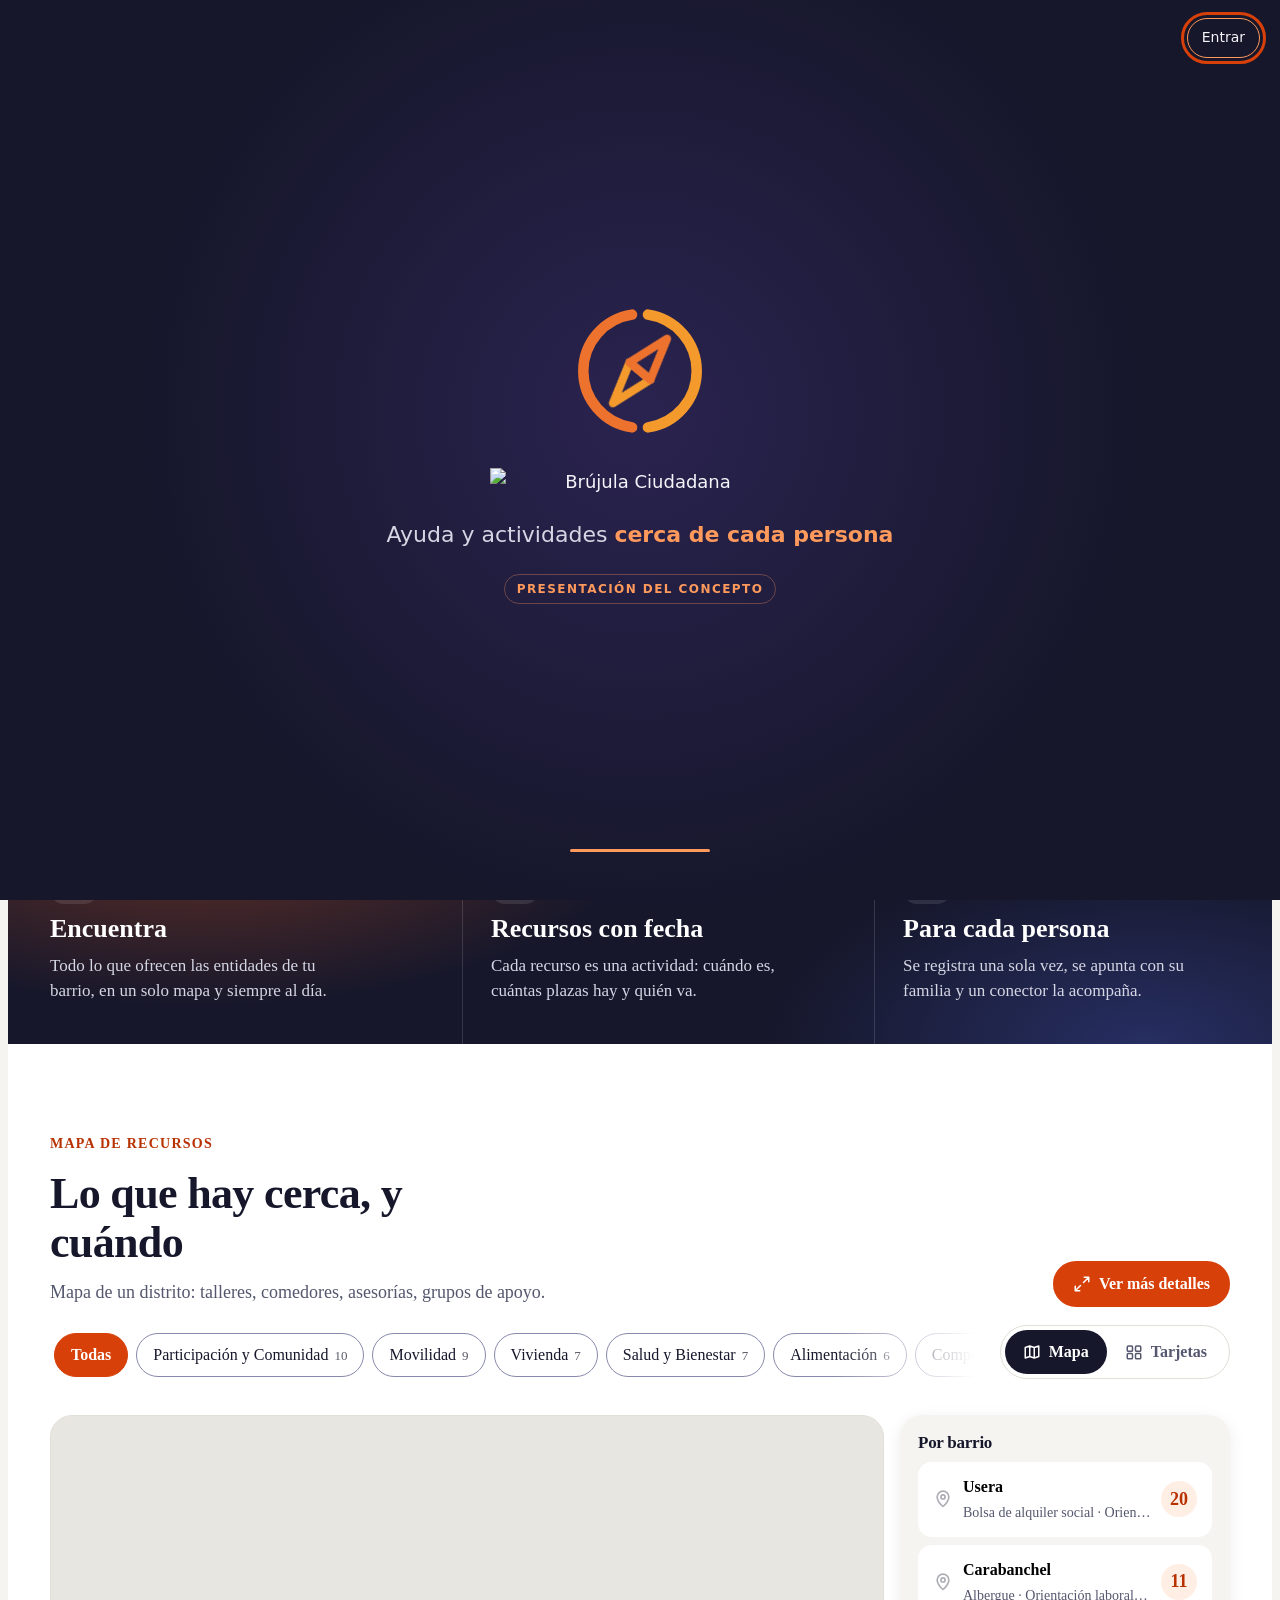
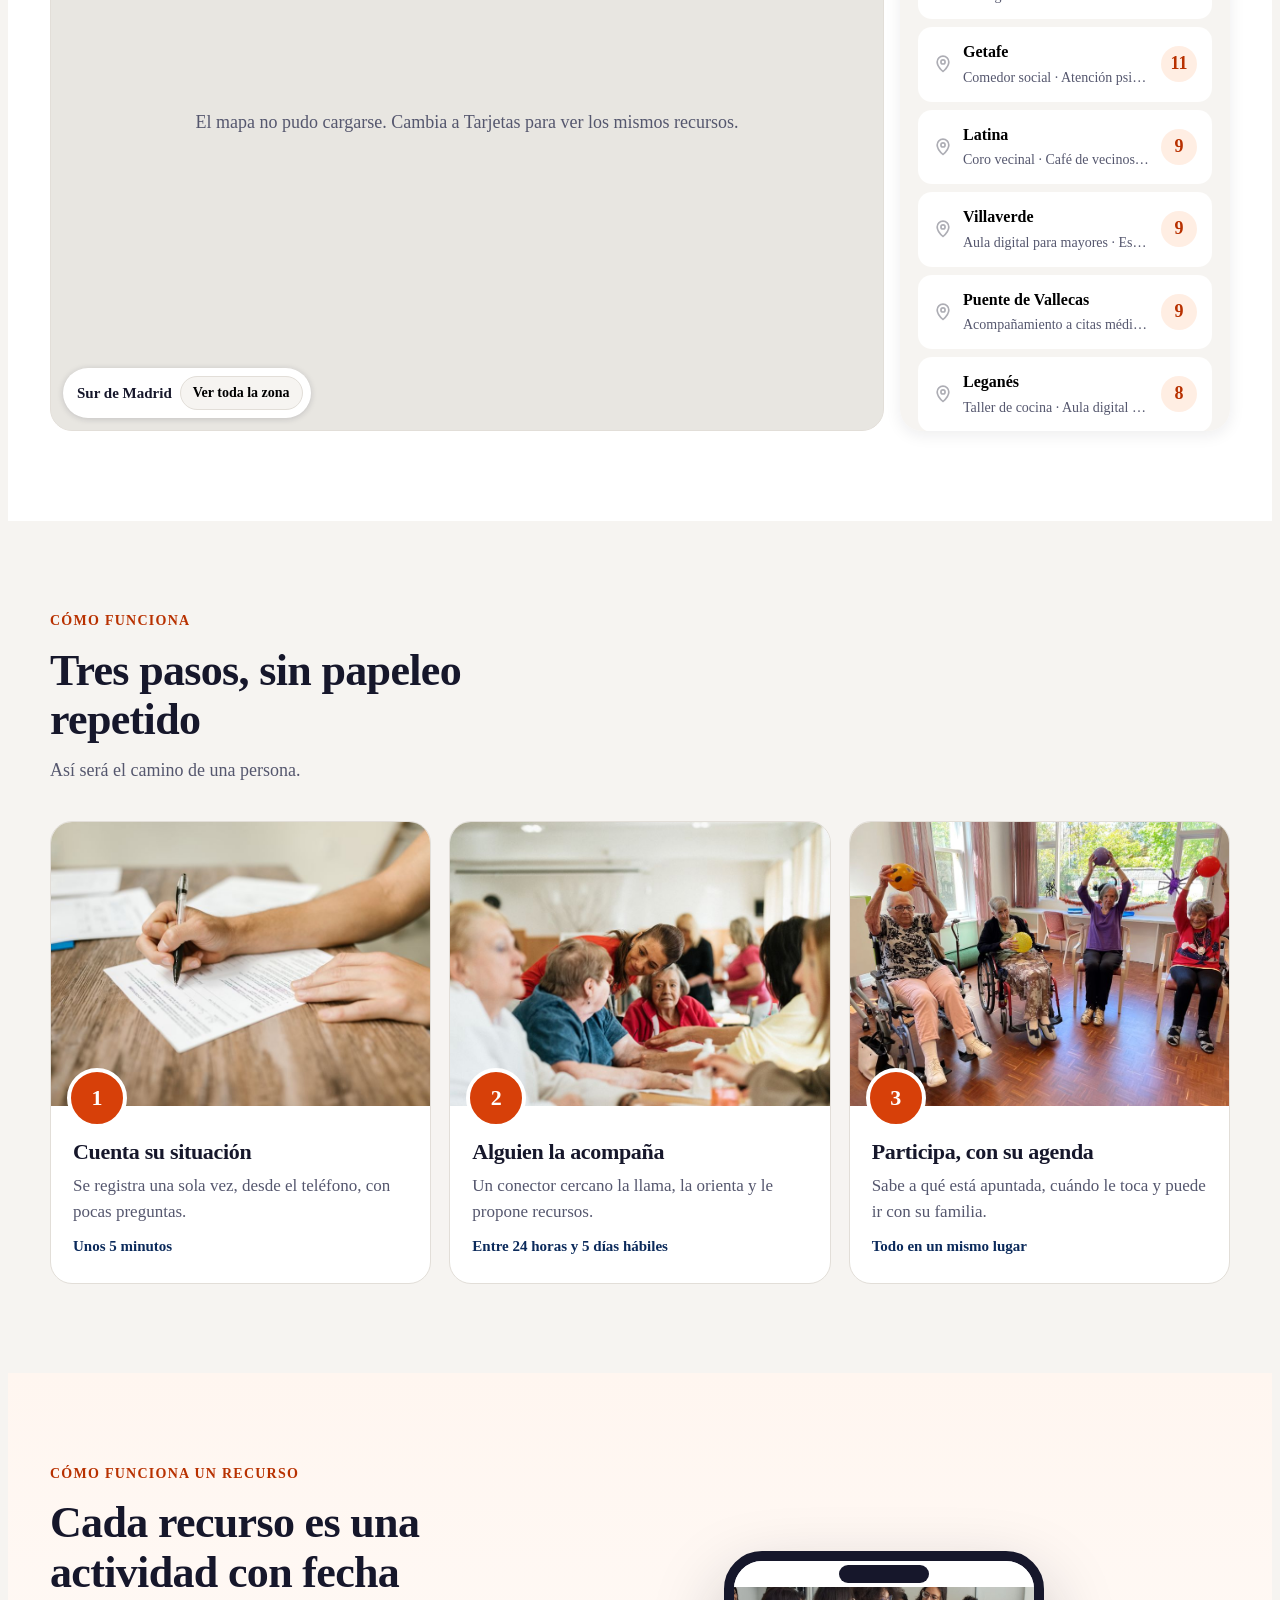
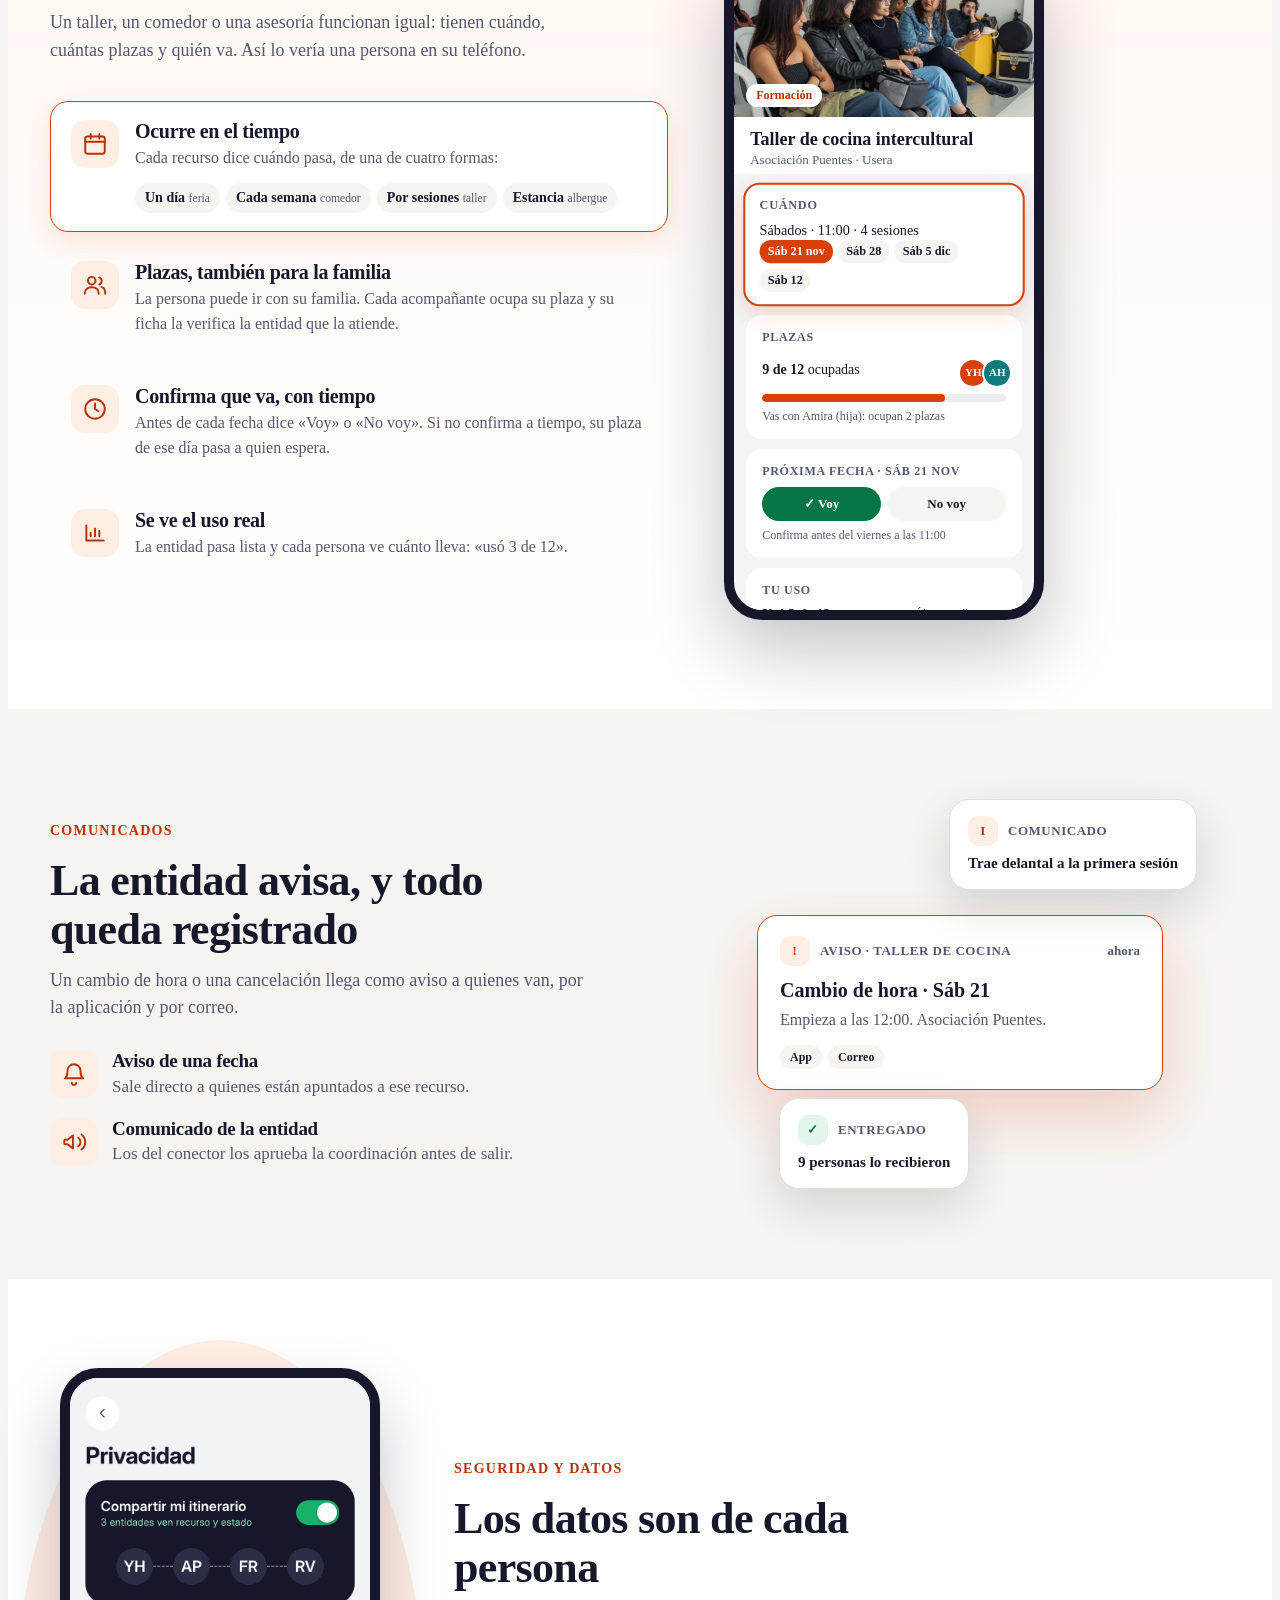
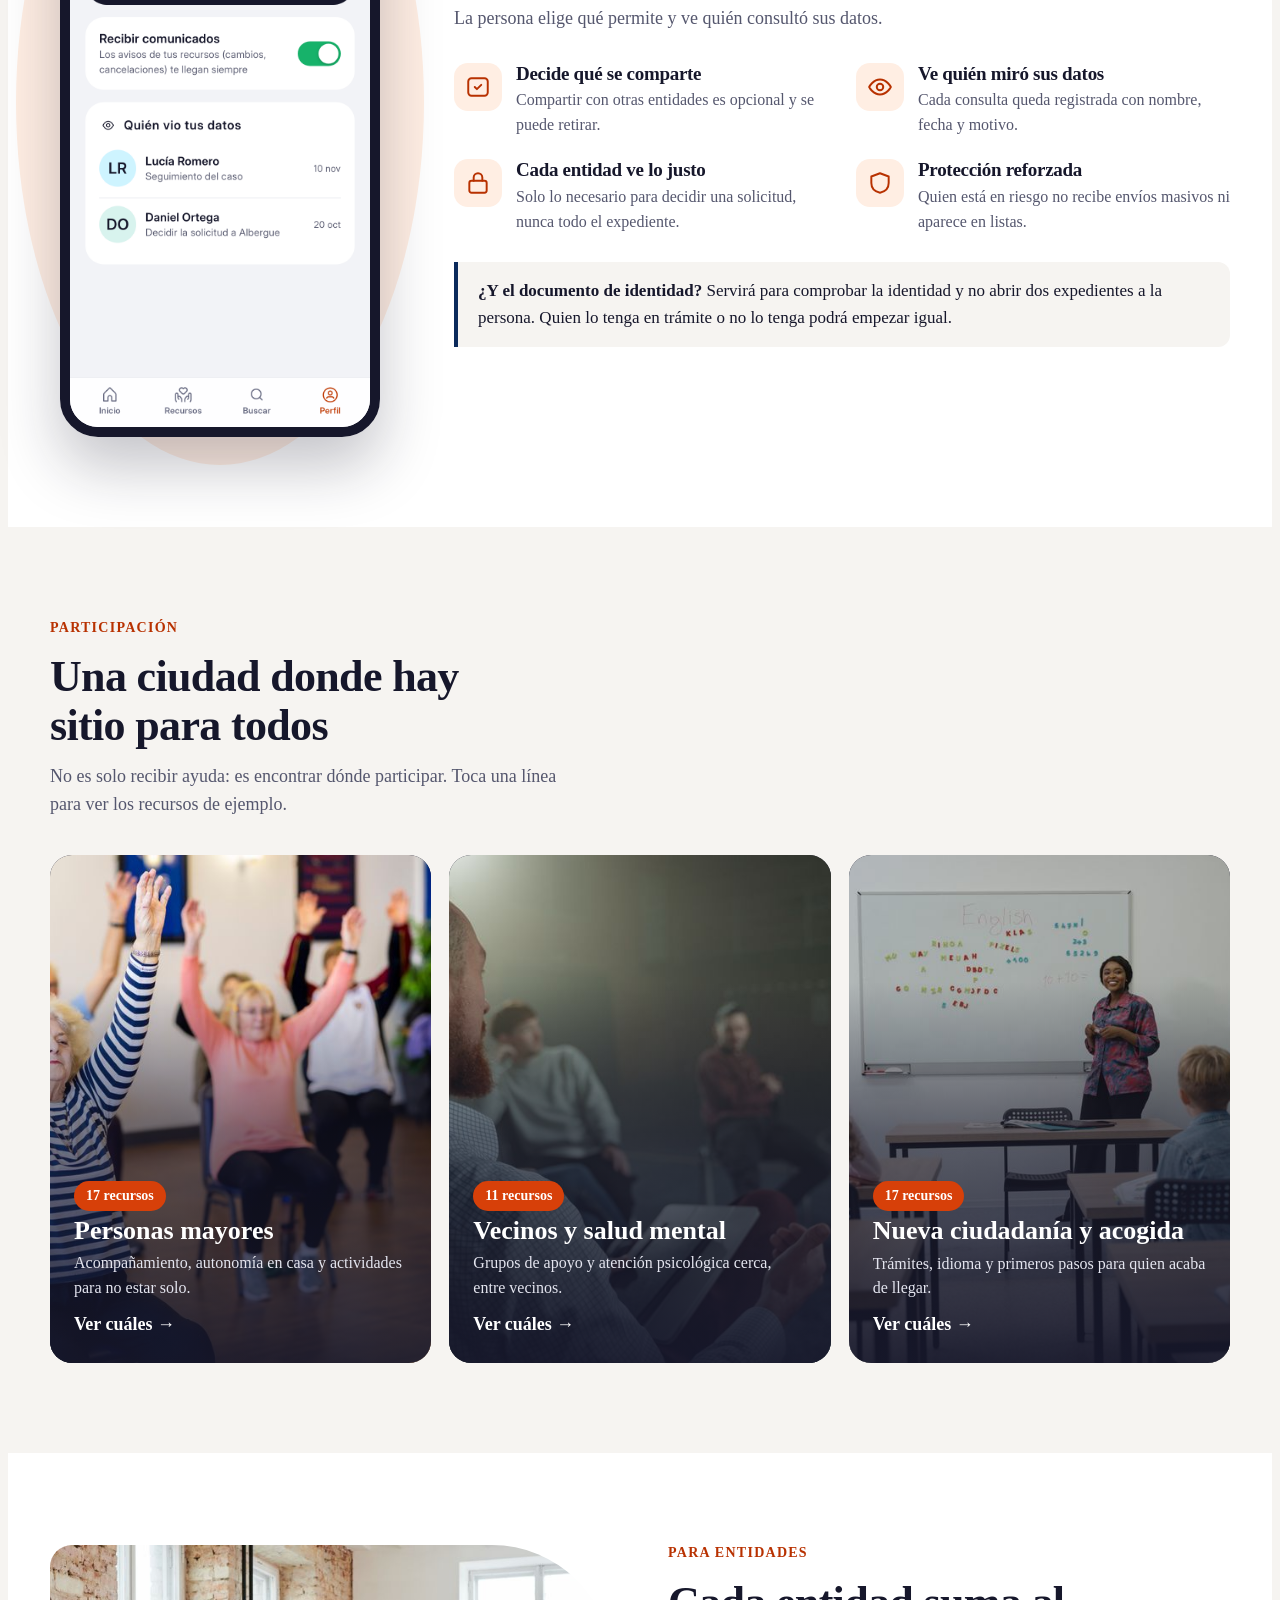
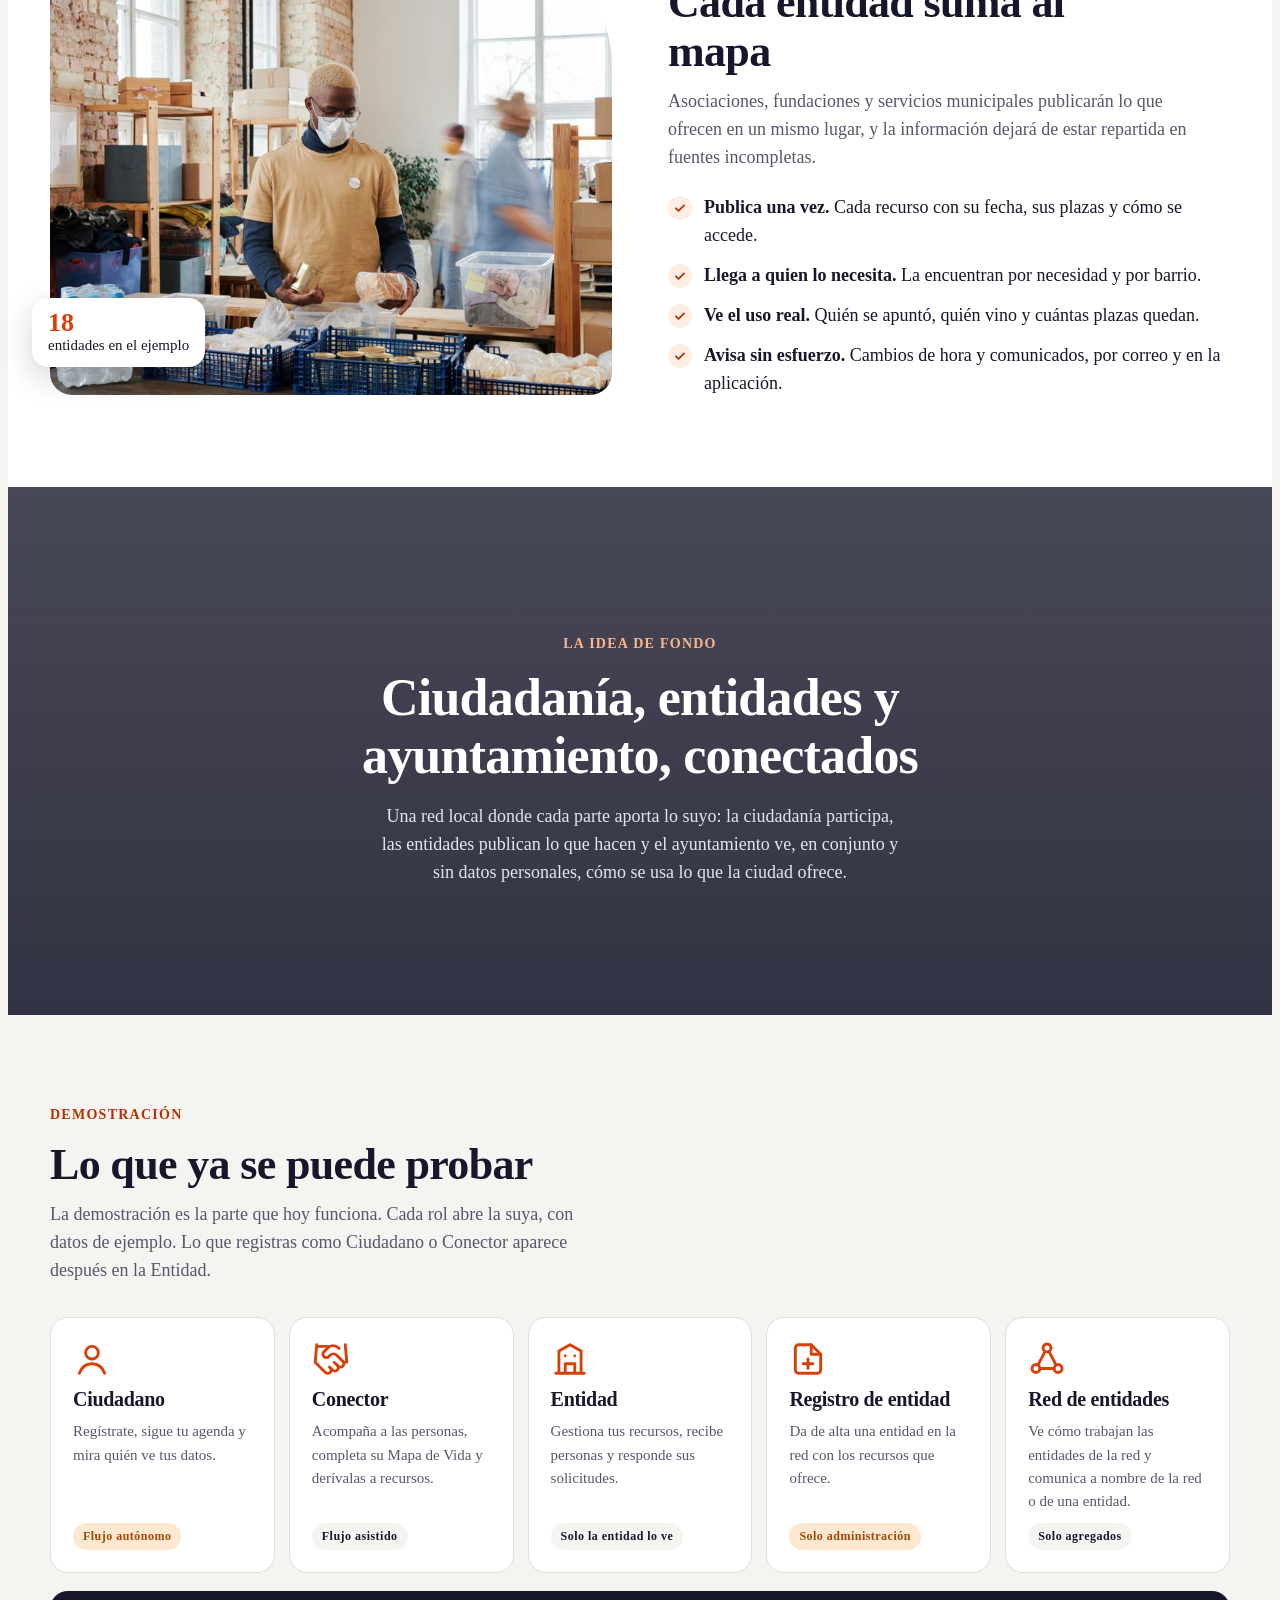
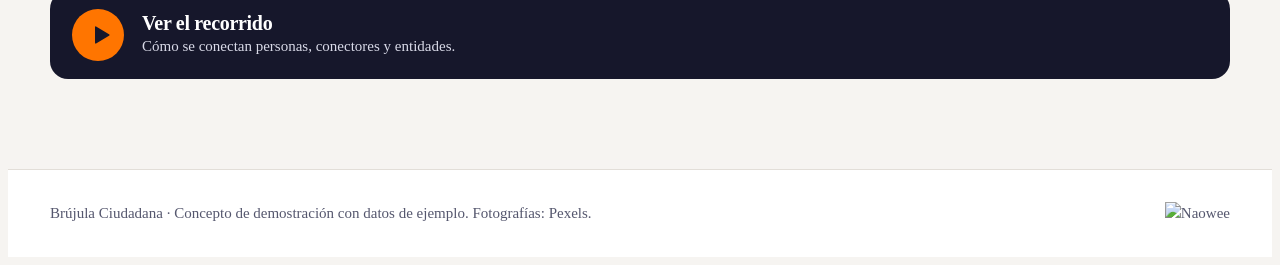
==== commit a02e9c80: ":lipstick: Demo: ronda de ajustes de diseño sobre landing, mapa, recorrido y roles Resuelve los come" ====
--- a/index.html
+++ b/index.html
@@ -17,7 +17,7 @@
 <body class="lp">
 <a class="lp-salto" href="#contenido">Saltar al contenido</a>
 
-<p class="lp-pres"><b>Presentación del concepto.</b> Todavía no está abierta al producción.</p>
+<p class="lp-pres"><b>Presentación del concepto.</b> Todavía no está abierta al público.</p>
 
 <header class="lp-top">
   <div class="lp-w">
@@ -111,7 +111,7 @@
   <div class="lp-w">
     <p class="lp-kick">Cómo funciona</p>
     <h2>Tres pasos, sin papeleo repetido</h2>
-    <p class="lp-sub">Así será el camino de una persona. Cada paso se puede probar en la demostración.</p>
+    <p class="lp-sub">Así será el camino de una persona.</p>
     <div class="lp-grid lp-g3">
       <div class="lp-paso"><div class="lp-paso__f"><div class="lp-paso__i"><img src="shared/img/landing/p7821682.jpg" alt="" loading="lazy"></div><span>1</span></div><div class="lp-paso__b"><h3>Cuenta su situación</h3><p>Se registra una sola vez, desde el teléfono, con pocas preguntas.</p><small>Unos 5 minutos</small></div></div>
       <div class="lp-paso"><div class="lp-paso__f"><div class="lp-paso__i"><img src="shared/img/landing/p18429308.jpg" alt="" loading="lazy"></div><span>2</span></div><div class="lp-paso__b"><h3>Alguien la acompaña</h3><p>Un conector cercano la llama, la orienta y le propone recursos.</p><small>Entre 24 horas y 5 días hábiles</small></div></div>
@@ -147,7 +147,6 @@
             <div class="lr-bl" data-bl="uso"><h4>Tu uso</h4><div class="lr-fil"><span><b>Usó 3 de 12</b></span><small>Último: Sáb 14 nov</small></div><div class="lr-barra lr-barra--v"><i style="width:25%"></i></div></div>
           </div>
         </div>
-        <p class="lr-nota">Ejemplo con datos ficticios</p>
       </div>
     </div>
   </div>
@@ -161,7 +160,7 @@
       <h2>La entidad avisa, y todo queda registrado</h2>
       <p class="lp-sub">Un cambio de hora o una cancelación llega como aviso a quienes van, por la aplicación y por correo.</p>
       <ul class="lc-lista">
-        <li><span class="lp-ico"><svg viewBox="0 0 24 24" fill="none" stroke="currentColor" stroke-width="1.8" stroke-linecap="round" stroke-linejoin="round" aria-hidden="true"><path d="M3 11v2a1 1 0 0 0 1 1h2l5 4V6L6 10H4a1 1 0 0 0-1 1zM16 8a5 5 0 0 1 0 8M19 5a9 9 0 0 1 0 14"/></svg></span><div><h3>Aviso de una fecha</h3><p>Sale directo a quienes están apuntados a ese recurso.</p></div></li>
+        <li><span class="lp-ico"><svg viewBox="0 0 24 24" fill="none" stroke="currentColor" stroke-width="1.8" stroke-linecap="round" stroke-linejoin="round" aria-hidden="true"><path d="M6 9a6 6 0 0 1 12 0c0 6 2.5 7 2.5 7h-17S6 15 6 9zM10 20a2 2 0 0 0 4 0"/></svg></span><div><h3>Aviso de una fecha</h3><p>Sale directo a quienes están apuntados a ese recurso.</p></div></li>
         <li><span class="lp-ico"><svg viewBox="0 0 24 24" fill="none" stroke="currentColor" stroke-width="1.8" stroke-linecap="round" stroke-linejoin="round" aria-hidden="true"><path d="M3 11v2a1 1 0 0 0 1 1h2l5 4V6L6 10H4a1 1 0 0 0-1 1zM16 8a5 5 0 0 1 0 8M19 5a9 9 0 0 1 0 14"/></svg></span><div><h3>Comunicado de la entidad</h3><p>Los del conector los aprueba la coordinación antes de salir.</p></div></li>
       </ul>
     </div>
@@ -198,7 +197,7 @@
         <div><span class="lp-ico"><svg viewBox="0 0 24 24" fill="none" stroke="currentColor" stroke-width="1.8" stroke-linecap="round" stroke-linejoin="round" aria-hidden="true"><rect x="4" y="10" width="16" height="11" rx="2"/><path d="M8 10V7a4 4 0 0 1 8 0v3"/></svg></span><h3>Cada entidad ve lo justo</h3><p>Solo lo necesario para decidir una solicitud, nunca todo el expediente.</p></div>
         <div><span class="lp-ico"><svg viewBox="0 0 24 24" fill="none" stroke="currentColor" stroke-width="1.8" stroke-linecap="round" stroke-linejoin="round" aria-hidden="true"><path d="M12 3l8 3v6c0 5-3.5 8-8 9-4.5-1-8-4-8-9V6z"/></svg></span><h3>Protección reforzada</h3><p>Quien está en riesgo no recibe envíos masivos ni aparece en listas.</p></div>
       </div>
-      <p class="lp-dni"><b>¿Y el documento de identidad?</b> Servirá para comprobar la identidad y no abrir dos expedientes a la misma persona. Quien lo tenga en trámite o no lo tenga podrá empezar igual.</p>
+      <p class="lp-dni"><b>¿Y el documento de identidad?</b> Servirá para comprobar la identidad y no abrir dos expedientes a la persona. Quien lo tenga en trámite o no lo tenga podrá empezar igual.</p>
     </div>
   </div>
 </section>
@@ -283,7 +282,7 @@
     </div>
     <a class="lp-tour" id="recorrido" href="tour/index.html">
       <span class="play"><svg viewBox="0 0 24 24" fill="currentColor" aria-hidden="true"><path d="M7 4.5v15a1 1 0 0 0 1.5.86l12.5-7.5a1 1 0 0 0 0-1.72L8.5 3.64A1 1 0 0 0 7 4.5z"/></svg></span>
-      <span><h3>Ver el recorrido</h3><p>Menos de tres minutos para entender cómo se conectan las personas, los conectores y las entidades.</p></span>
+      <span><h3>Ver el recorrido</h3><p>Cómo se conectan personas, conectores y entidades.</p></span>
     </a>
   </div>
 </section>
--- a/shared/landing.css
+++ b/shared/landing.css
@@ -230,6 +230,7 @@
 @media (max-width:700px){.lp-chips-wrap .lp-chips{margin-right:0;padding-right:48px;--fd:72px}.lp-chips-wrap .lp-conm{position:static;transform:none;box-shadow:none;margin-top:8px}}
 @media (min-width:600px){.lp-cta{flex-wrap:nowrap}}
 .lp-franja--f .lp-w>div{padding:40px 28px;gap:12px}
+.lp-hero .lp-franja .lp-w{align-items:stretch}
 .lp-franja--f .lp-w>div:first-child{padding-left:0}
 .lp-fi{display:grid;place-items:center;width:48px;height:48px;border-radius:14px;background:rgba(255,255,255,.1);color:#FFB58A}
 .lp-fi svg{width:26px;height:26px}
--- a/shared/landing-recurso.css
+++ b/shared/landing-recurso.css
@@ -44,12 +44,6 @@
 .lr-voy b{background:var(--lp-ok);color:#fff}
 .lr-voy span{background:var(--lp-bg)}
 .lr-plazo{display:block;margin-top:6px;font-size:12px;color:var(--lp-mut)}
-.lr-msg{display:grid;grid-template-columns:30px 1fr;gap:2px 10px;align-items:start}
-.lr-msg + .lr-msg{margin-top:10px;padding-top:10px;border-top:1px solid #EEE}
-.lr-msg i{grid-row:1/3;width:30px;height:30px;border-radius:10px;display:grid;place-items:center;background:var(--lp-acc-s);color:var(--lp-acc-h);font-style:normal;font-weight:700}
-.lr-msg b{font-size:13px}
-.lr-msg small{font-size:12px;color:var(--lp-mut)}
-.lr-nota{text-align:center;margin-top:16px!important;font-size:14px;color:var(--lp-mut)}
 
 @media(max-width:900px){
   .lr-grid{grid-template-columns:minmax(0,1fr);gap:36px}
@@ -64,9 +58,9 @@
 .lc-lista li{display:flex;gap:14px;align-items:flex-start}
 .lc-lista h3{font-size:19px;margin:0 0 2px}
 .lc-lista p{margin:0;color:var(--lp-mut);font-size:17px}
-.lc-escena{position:relative;justify-self:center;width:100%;max-width:440px;min-height:400px}
+.lc-escena{position:relative;justify-self:center;width:100%;max-width:440px;min-height:390px}
 .lc-msg{position:absolute;padding:16px 18px;border-radius:20px;background:#fff;border:1px solid var(--lp-line);box-shadow:0 18px 44px rgba(22,23,43,.14)}
-.lc-msg--p{left:0;right:34px;top:96px;padding:20px 22px;box-shadow:0 26px 60px rgba(215,64,9,.2);border-color:var(--lp-acc)}
+.lc-msg--p{left:0;right:34px;top:116px;padding:20px 22px;box-shadow:0 26px 60px rgba(215,64,9,.2);border-color:var(--lp-acc)}
 .lc-msg--p b{display:block;font-size:20px;line-height:1.2;margin-top:12px}
 .lc-msg--p p{margin:6px 0 0;color:var(--lp-mut);font-size:16px}
 .lc-msg--f{max-width:250px}
